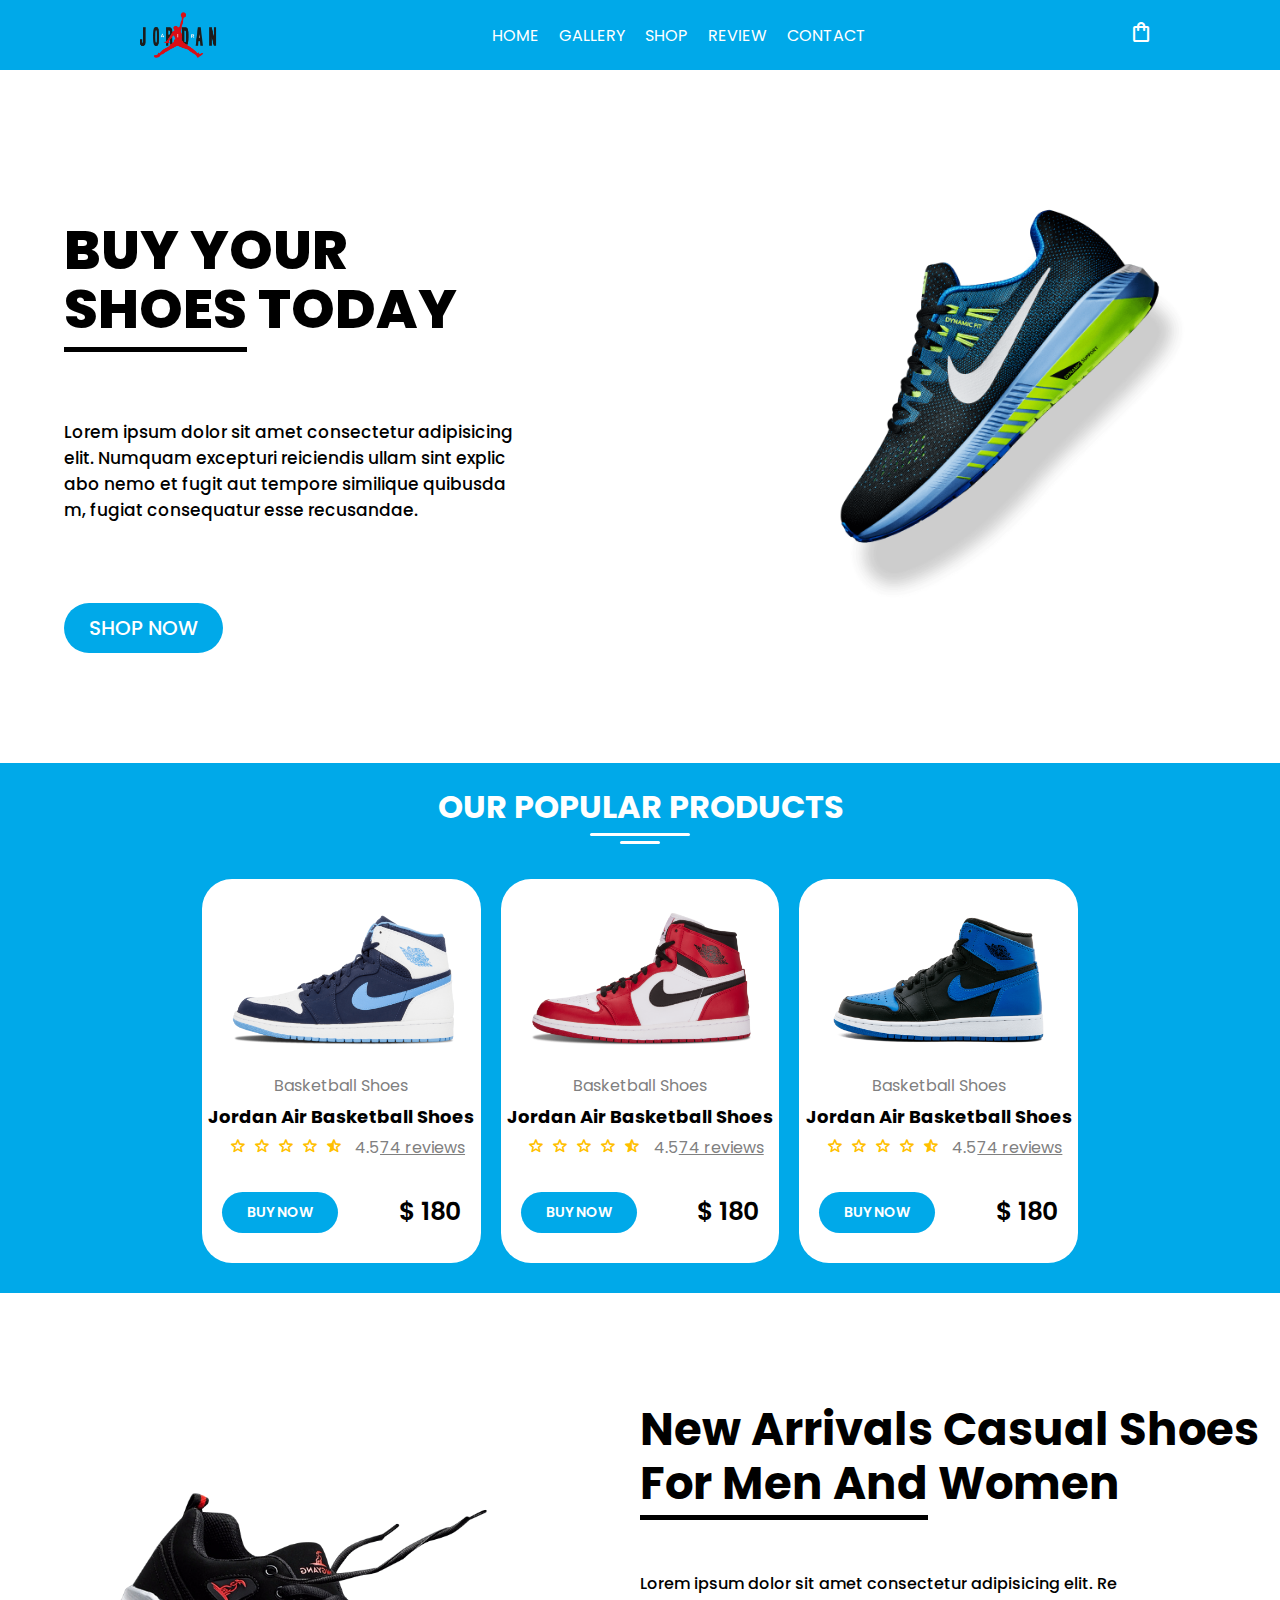
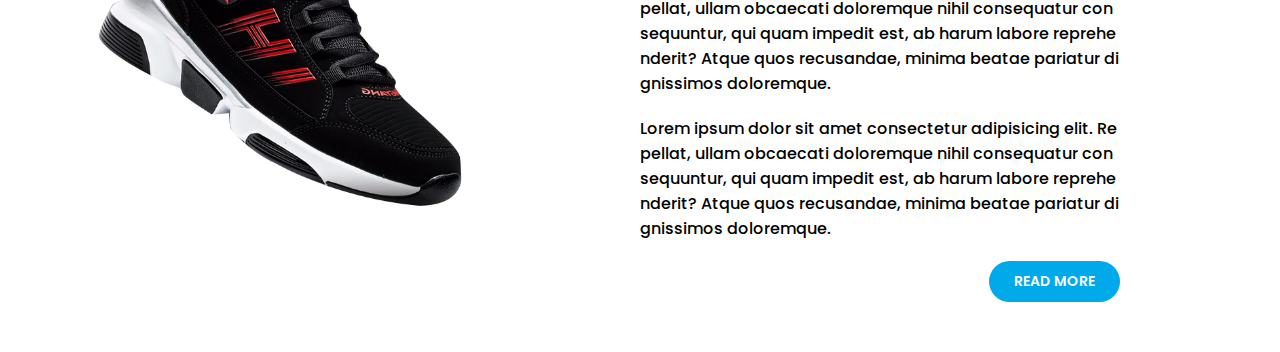
==== index.html @ 045d140c "4" ====
<!DOCTYPE html>
<html lang="en">
  <head>
    <meta charset="UTF-8" />
    <meta http-equiv="X-UA-Compatible" content="IE=edge" />
    <meta name="viewport" content="width=device-width, initial-scale=1.0" />
    <title>Shoes</title>
    <link
      rel="stylesheet"
      href="https://fonts.googleapis.com/css2?family=Material+Symbols+Rounded:opsz,wght,FILL,GRAD@48,400,0,0"
    />
    <link
      rel="stylesheet"
      href="https://fonts.googleapis.com/css2?family=Material+Symbols+Outlined:opsz,wght,FILL,GRAD@48,400,0,0"
    />
    <link rel="stylesheet" href="./style.css" />
  </head>
  <body>
    <!-- navbar  -->
    <div class="nav">
      <img src="images/pngwing.com.png" alt="image" class="logo-img" />

      <div class="nav-center">
        <ul>
          <li>Home</li>
          <li>Gallery</li>
          <li>Shop</li>
          <li>Review</li>
          <li>Contact</li>
        </ul>
      </div>

      <div class="nav-end">
        <span class="material-symbols-outlined cart">shopping_bag</span>
      </div>
    </div>

    <!-- header  -->
    <div class="container-1">
      <div class="row-1">
        <h1>Buy Your<br /><span class="underline">Shoes</span> Today</h1>
        <p>
          Lorem ipsum dolor sit amet consectetur adipisicing elit. Numquam
          excepturi reiciendis ullam sint explicabo nemo et fugit aut tempore
          similique quibusdam, fugiat consequatur esse recusandae.
        </p>
        <button class="shop-now-btn">Shop Now</button>
      </div>
      <div class="row-2">
        <img src="images/shoes.png" alt="shoe" class="shoe-img" />
      </div>
    </div>

    <div class="container-2">
      <h1 class="heading">Our Popular Products</h1>
      <p class="line"></p>
      <p class="line-2"></p>
      <div class="card-container">
        <div class="card">
          <img src="images/product-1.png" alt="Product" class="product-img" />
          <p class="caption">Basketball Shoes</p>
          <h1 class="title">Jordan Air Basketball Shoes</h1>
          <div class="ratings">
            <div class="stars">
              <span class="material-symbols-rounded star"> star </span>
              <span class="material-symbols-rounded star"> star </span>
              <span class="material-symbols-rounded star"> star </span>
              <span class="material-symbols-rounded star"> star </span>
              <span class="material-symbols-rounded star"> star_half </span>
            </div>
            <p class="review">4.5</p>
            <div class="review underline-1">74 reviews</div>
          </div>
          <div class="mini-flex">
            <button class="card-shop-btn">Buy Now</button>
            <p class="price">$ 180</p>
          </div>
        </div>

        <div class="card">
          <img src="images/product-2.png" alt="Product" class="product-img" />
          <p class="caption">Basketball Shoes</p>
          <h1 class="title">Jordan Air Basketball Shoes</h1>
          <div class="ratings">
            <div class="stars">
              <span class="material-symbols-rounded star"> star </span>
              <span class="material-symbols-rounded star"> star </span>
              <span class="material-symbols-rounded star"> star </span>
              <span class="material-symbols-rounded star"> star </span>
              <span class="material-symbols-rounded star"> star_half </span>
            </div>
            <p class="review">4.5</p>
            <div class="review underline-1">74 reviews</div>
          </div>
          <div class="mini-flex">
            <button class="card-shop-btn">Buy Now</button>
            <p class="price">$ 180</p>
          </div>
        </div>

        <div class="card">
          <img src="images/product-3.png" alt="Product" class="product-img" />
          <p class="caption">Basketball Shoes</p>
          <h1 class="title">Jordan Air Basketball Shoes</h1>
          <div class="ratings">
            <div class="stars">
              <span class="material-symbols-rounded star"> star </span>
              <span class="material-symbols-rounded star"> star </span>
              <span class="material-symbols-rounded star"> star </span>
              <span class="material-symbols-rounded star"> star </span>
              <span class="material-symbols-rounded star"> star_half </span>
            </div>
            <p class="review">4.5</p>
            <div class="review underline-1">74 reviews</div>
          </div>
          <div class="mini-flex">
            <button class="card-shop-btn">Buy Now</button>
            <p class="price">$ 180</p>
          </div>
        </div>
      </div>
    </div>

    <div class="container-3">
      <div class="c3-row-1">
        <img src="images/showcase-1.png" alt="image" class="c3-row-1-img">
      </div>
      <div class="c3-row-2">
        <h1>New Arrivals Casual Shoes<br> <span class="underline">For Men And</span> Women</h1>

        <p>Lorem ipsum dolor sit amet consectetur adipisicing elit. Repellat, ullam obcaecati doloremque nihil consequatur consequuntur, qui quam impedit est, ab harum labore reprehenderit? Atque quos recusandae, minima beatae pariatur dignissimos doloremque.</p>
        
        <p>Lorem ipsum dolor sit amet consectetur adipisicing elit. Repellat, ullam obcaecati doloremque nihil consequatur consequuntur, qui quam impedit est, ab harum labore reprehenderit? Atque quos recusandae, minima beatae pariatur dignissimos doloremque.</p>
        <div style="text-align: right; width: 75%;">
          <button class="read-more-btn">Read More</button>
        </div>
      </div>
    </div>

  </body>
</html>
---- style.css ----
@import url('https://fonts.googleapis.com/css2?family=Poppins:wght@300;400;500;600;700;800&display=swap');
*{
    margin: 0;
    padding: 0;
    box-sizing: border-box;
    font-family: 'Poppins', sans-serif;
}
.nav{
    display: flex;
    align-items: center;
    justify-content: space-around;
    height: 70px;
    background-color: #00a9e9;
    color: white;
}
.logo-img{
    width: 8%;
    cursor: pointer;
}

.nav-center ul{
    list-style: none;
    display: flex;
    align-items: center;
}
.nav-center ul li{
    margin: 0 10px;
    text-transform: uppercase;
    cursor: pointer;
}
.nav-center ul li:hover{
    border-bottom: 2px solid white;
}
.cart:hover{
    text-decoration: underline;
    cursor: pointer;
}

.container-1{
    display: flex;
    width: 90%;
    margin: 20px auto;

}

.row-1{
    padding: 90px 0;
}

.row-1 h1{
    line-height: 1.08;
    text-transform: uppercase;
    font-weight: 800;
    margin: 40px 0;
    font-size: 55px;
}
.underline{
    border-bottom: 5px solid black;
} 
.row-1 p{
    /* border: 1px solid; */
    width: 62%;
    margin-top: 80px;
    margin-bottom: 80px;
    font-weight: 500;
    font-size: 17px;
    word-break: break-all;
}
.row-2{
    display: flex;
    justify-content: center;
    align-items: center;
}
.shop-now-btn{
    background-color: #00a9e9;
    color: white;
    font-weight: 500;
    border: none;
    padding: 10px 25px;
    border-radius: 80px;
    font-size: 20px;
    text-transform: uppercase;
}
.shoe-img{
    width: 100%;
}

.container-2{
    background-color: #00a9e9;
}

.heading{
    text-align: center;
    color: white;
    padding: 20px 0 2px 0;
    text-transform: uppercase;
}

.line{
    background-color: white;
    width: 100px;
    height: 3px;
    margin: auto;
    color: white;
    border-radius: 10px;
}

.line-2{
    background-color: white;
    width: 40px;
    height: 3px;
    margin: 5px auto;
    color: white;
    border-radius: 10px;
}

.card-container{
    width: 70%;
    margin: auto;
    height: auto;
    padding: 20px 0;
    display: flex;
    justify-content: center;
}

.card{
    width: 300px;
    margin: 10px;
    padding: 20px 0 0 0;
    background-color: white;
    border-radius: 30px;
    text-align: center;
}

.card .product-img{
    width: 100%;
}

.card .caption{
    color: grey;
}

.card .title{
    font-size:18px;
    margin: 5px 0;
}

.card .ratings{
    display: flex;
    justify-content: space-around;
    padding: 0 15px;
}

.card .ratings  .stars{
    margin: 0 10px;
}

.card .ratings  .stars .star{
    color: rgb(255, 191, 0);
    font-size: 20px;
}

.card .ratings .review{
    color: grey;
}

.underline-1{
    text-decoration: underline;
}

.mini-flex{
    display: flex;
    justify-content: space-between;
    align-items: center;
    padding: 0 10px;
    /* margin: 30px 0; */
    padding: 30px 20px;
}

.card .card-shop-btn{
    background-color: #00a9e9;
    color: white;
    border: none;
    font-weight: 600;
    font-size: 14px;
    text-transform: uppercase;
    padding: 10px 25px;
    border-radius: 80px;
    cursor: pointer;
}

.price{
    font-size: 25px;
    font-weight: 600;
}

.container-3{
    display: flex;
    align-items: center;
    /* justify-content: center; */
    margin: 50px 0;
}

.container-3 .c3-row-1{
    text-align: center;
}

.container-3 .c3-row-1 .c3-row-1-img{
    width: 70%;
}

.container-3 .c3-row-1, .c3-row-2{
    width: 50%;
}

.container-3 .c3-row-2 h1{
    font-size: 45px;
    line-height: 1.2;
    margin: 60px 0;
}

.container-3 .c3-row-2 p{
    font-weight: 500;
    /* border: 1px solid black; */
    width: 75%;
    word-break: break-all;
    margin: 20px 0;
}

.read-more-btn{
    background-color: #00a9e9;
    color: white;
    border: none;
    font-weight: 600;
    font-size: 14px;
    text-transform: uppercase;
    padding: 10px 25px;
    border-radius: 80px;
    cursor: pointer;
}
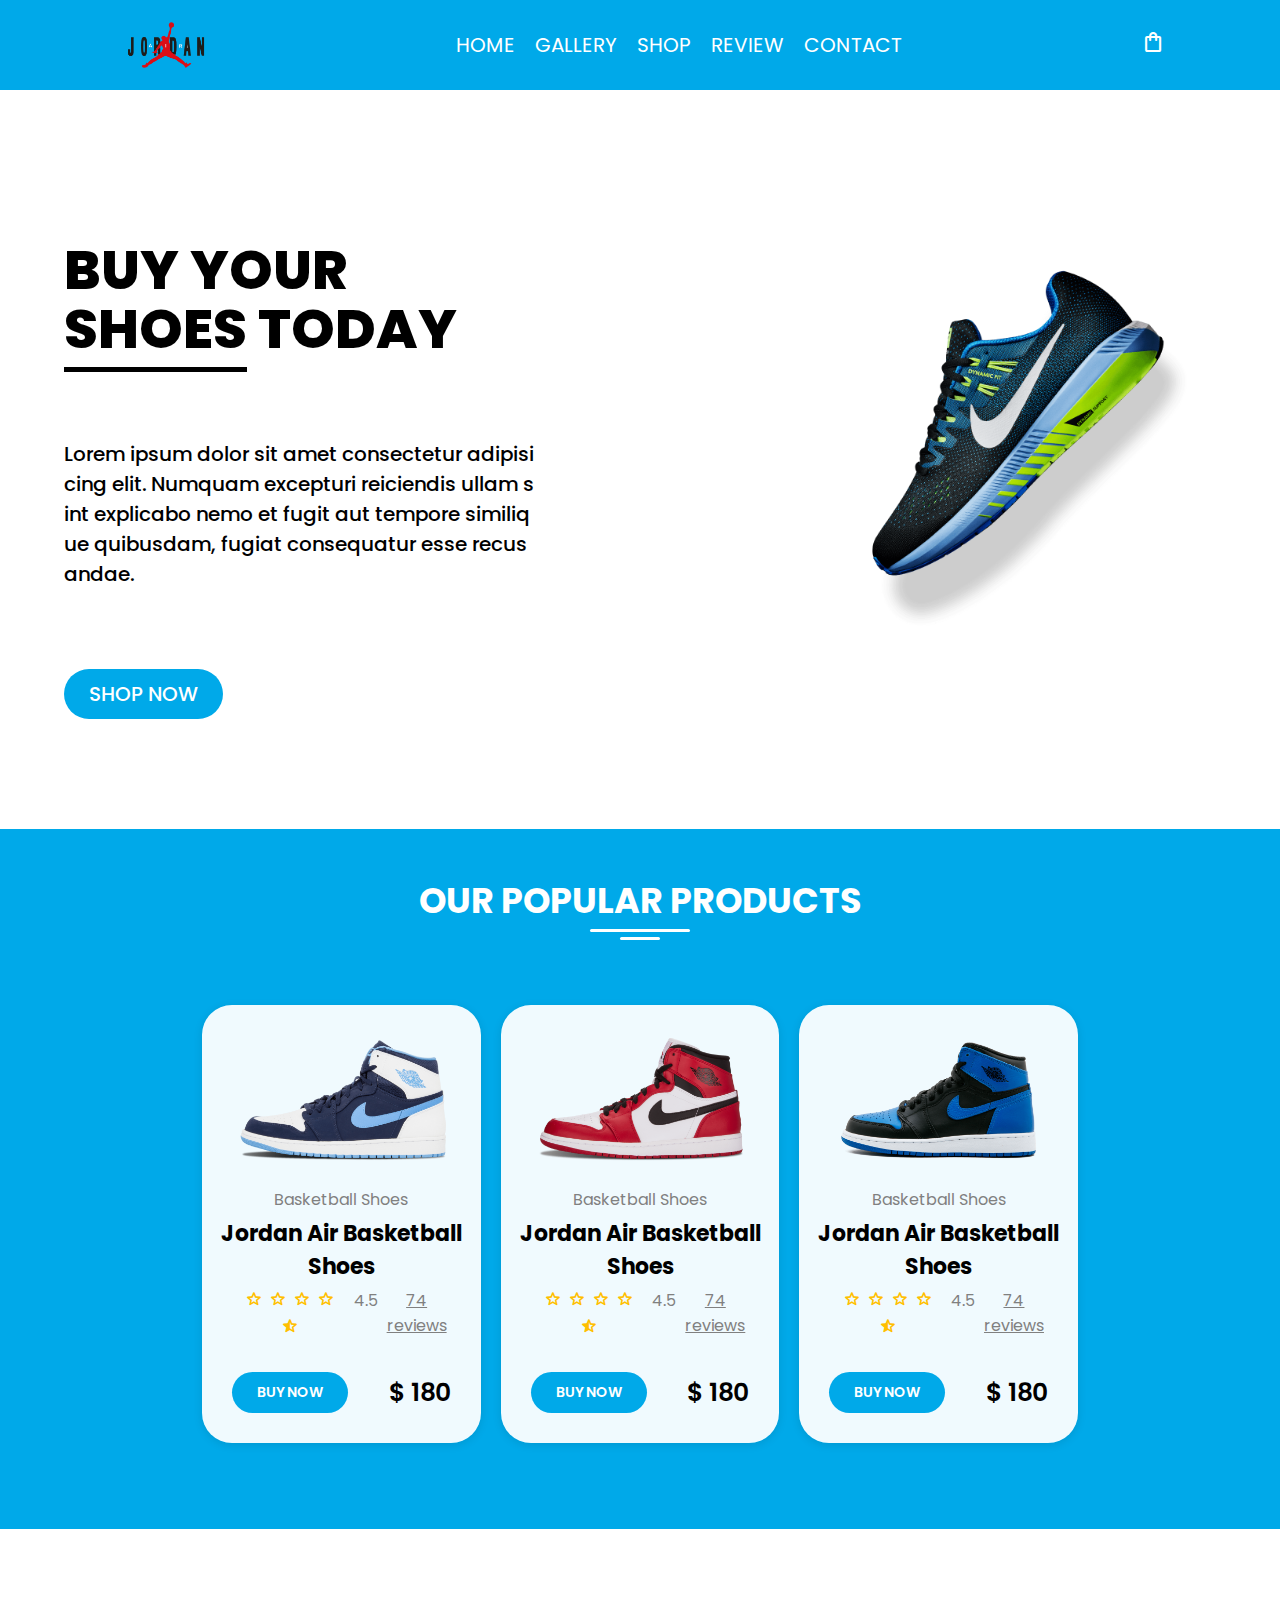
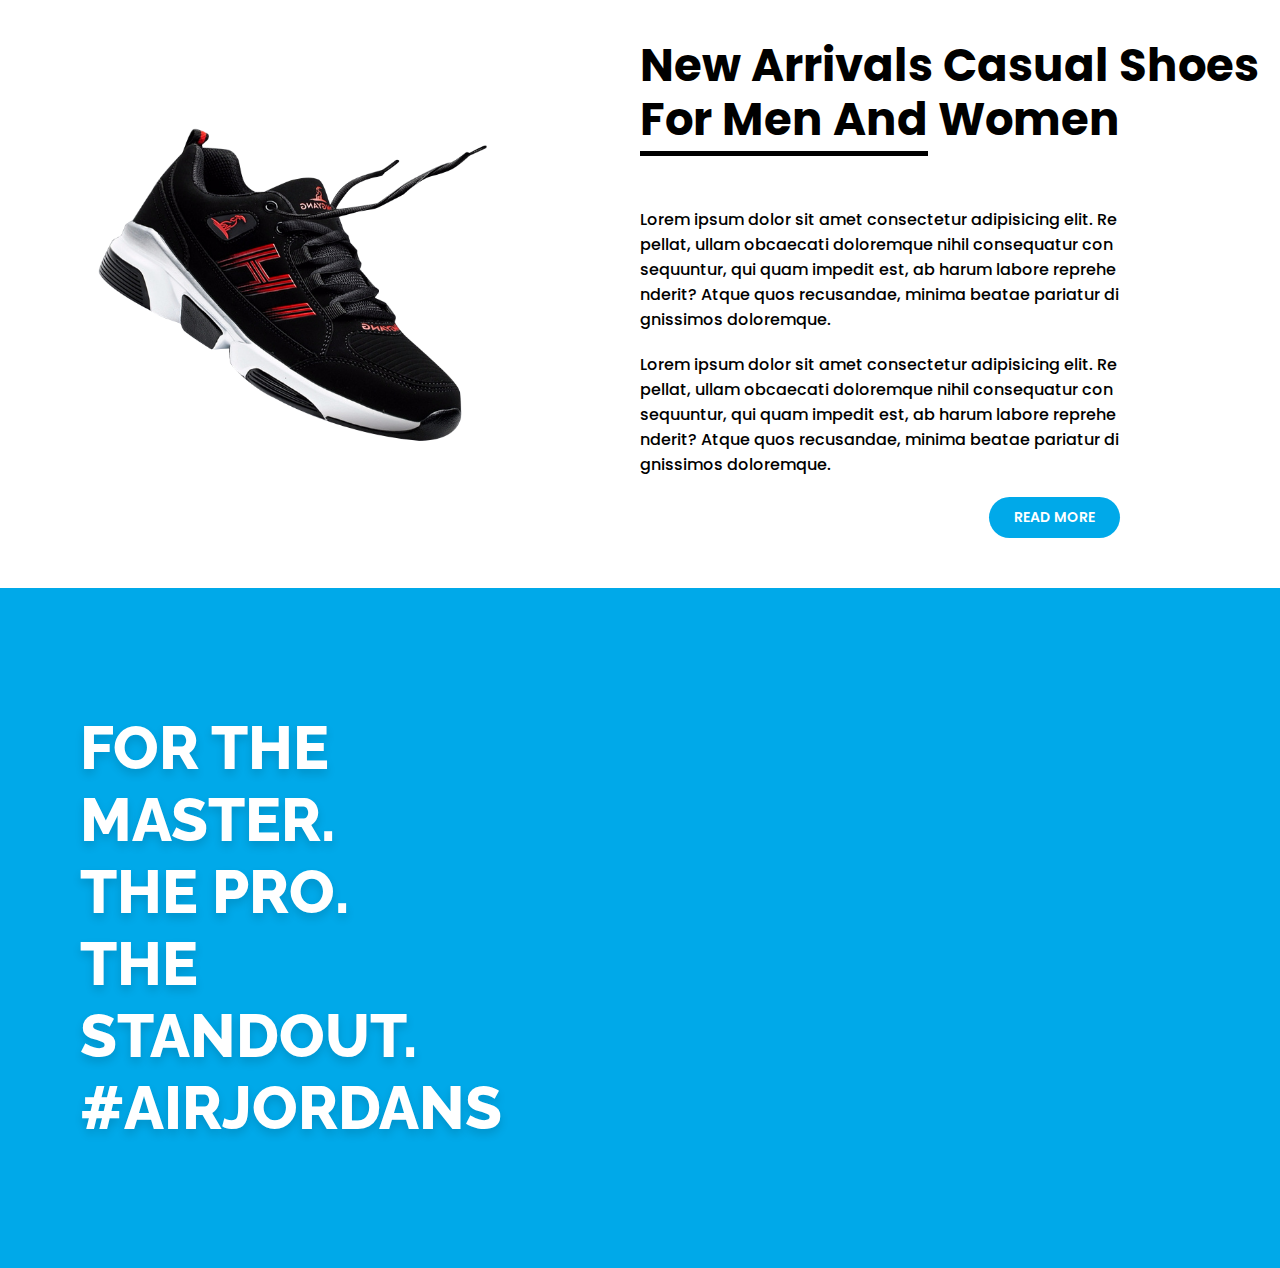
==== commit c5d65137: "added yt embed" ====
--- a/index.html
+++ b/index.html
@@ -52,9 +52,11 @@
     </div>
 
     <div class="container-2">
-      <h1 class="heading">Our Popular Products</h1>
-      <p class="line"></p>
-      <p class="line-2"></p>
+      <div>
+        <h1 class="heading">Our Popular Products</h1>
+        <p class="line"></p>
+        <p class="line-2"></p>
+      </div>
       <div class="card-container">
         <div class="card">
           <img src="images/product-1.png" alt="Product" class="product-img" />
@@ -123,19 +125,39 @@
 
     <div class="container-3">
       <div class="c3-row-1">
-        <img src="images/showcase-1.png" alt="image" class="c3-row-1-img">
+        <img src="images/showcase-1.png" alt="image" class="c3-row-1-img" />
       </div>
       <div class="c3-row-2">
-        <h1>New Arrivals Casual Shoes<br> <span class="underline">For Men And</span> Women</h1>
+        <h1>
+          New Arrivals Casual Shoes<br />
+          <span class="underline">For Men And</span> Women
+        </h1>
 
-        <p>Lorem ipsum dolor sit amet consectetur adipisicing elit. Repellat, ullam obcaecati doloremque nihil consequatur consequuntur, qui quam impedit est, ab harum labore reprehenderit? Atque quos recusandae, minima beatae pariatur dignissimos doloremque.</p>
-        
-        <p>Lorem ipsum dolor sit amet consectetur adipisicing elit. Repellat, ullam obcaecati doloremque nihil consequatur consequuntur, qui quam impedit est, ab harum labore reprehenderit? Atque quos recusandae, minima beatae pariatur dignissimos doloremque.</p>
-        <div style="text-align: right; width: 75%;">
+        <p>
+          Lorem ipsum dolor sit amet consectetur adipisicing elit. Repellat,
+          ullam obcaecati doloremque nihil consequatur consequuntur, qui quam
+          impedit est, ab harum labore reprehenderit? Atque quos recusandae,
+          minima beatae pariatur dignissimos doloremque.
+        </p>
+
+        <p>
+          Lorem ipsum dolor sit amet consectetur adipisicing elit. Repellat,
+          ullam obcaecati doloremque nihil consequatur consequuntur, qui quam
+          impedit est, ab harum labore reprehenderit? Atque quos recusandae,
+          minima beatae pariatur dignissimos doloremque.
+        </p>
+        <div style="text-align: right; width: 75%">
           <button class="read-more-btn">Read More</button>
         </div>
       </div>
     </div>
 
+    <!-- video section  -->
+      <div class="container-4">
+        <div class="video-header">
+          <h1>For the master. <br> The pro. <br>The standout. <br>#airjordans </h1>
+        </div>
+        <iframe width="1000" height="600" class="video-embed" src="https://www.youtube.com/embed/vgyJQ_bzpCY" title="YouTube video player" frameborder="0" allow="accelerometer; autoplay; clipboard-write; encrypted-media; gyroscope; picture-in-picture" allowfullscreen></iframe>
+      </div>
   </body>
 </html>
--- a/style.css
+++ b/style.css
@@ -1,15 +1,20 @@
-@import url('https://fonts.googleapis.com/css2?family=Poppins:wght@300;400;500;600;700;800&display=swap');
+@import url('https://fonts.googleapis.com/css2?family=Montserrat:wght@500;600;700;800&family=Poppins:wght@300;400;500;600;700;800&family=Raleway:wght@900&display=swap');
 *{
     margin: 0;
     padding: 0;
     box-sizing: border-box;
     font-family: 'Poppins', sans-serif;
 }
+
+::selection{
+    background-color: #1C3879;
+    color: white;
+}
 .nav{
     display: flex;
     align-items: center;
     justify-content: space-around;
-    height: 70px;
+    height: 90px;
     background-color: #00a9e9;
     color: white;
 }
@@ -27,6 +32,7 @@
     margin: 0 10px;
     text-transform: uppercase;
     cursor: pointer;
+    font-size: 20px;
 }
 .nav-center ul li:hover{
     border-bottom: 2px solid white;
@@ -63,7 +69,7 @@
     margin-top: 80px;
     margin-bottom: 80px;
     font-weight: 500;
-    font-size: 17px;
+    font-size: 20px;
     word-break: break-all;
 }
 .row-2{
@@ -80,17 +86,32 @@
     border-radius: 80px;
     font-size: 20px;
     text-transform: uppercase;
+    cursor: pointer;
+    transition: all ease 0.4s;
+}
+
+.shop-now-btn:hover{
+    background-color: #0497cd;
 }
 .shoe-img{
     width: 100%;
+    animation-name: shoe-floating;
+    animation-duration: 5s;
+    animation-iteration-count: infinite;
 }
 
 .container-2{
     background-color: #00a9e9;
+    height: 700px;
+    display: flex;
+    flex-direction: column;
+    justify-content: center;
+    align-items: center;
 }
 
 .heading{
     text-align: center;
+    font-size: 35px;
     color: white;
     padding: 20px 0 2px 0;
     text-transform: uppercase;
@@ -116,20 +137,33 @@
 
 .card-container{
     width: 70%;
-    margin: auto;
-    height: auto;
+    margin: 30px auto;
     padding: 20px 0;
     display: flex;
     justify-content: center;
+    
 }
 
 .card{
     width: 300px;
     margin: 10px;
-    padding: 20px 0 0 0;
-    background-color: white;
+    padding: 20px 10px 0 10px;
+    background-color: #fffffff0;
     border-radius: 30px;
     text-align: center;
+    transition: all ease 0.4s;
+    box-shadow: 0 2px 10px rgba(0, 0, 0, 0.100);
+}
+
+.card:hover{
+    box-shadow: 0 2px 10px rgba(0, 0, 0, 0.300);
+    transform: scale(1.01);
+    background-color: white;
+
+}
+
+.card::before{
+    filter: blur(10px);
 }
 
 .card .product-img{
@@ -141,7 +175,7 @@
 }
 
 .card .title{
-    font-size:18px;
+    font-size:22px;
     margin: 5px 0;
 }
 
@@ -187,6 +221,11 @@
     padding: 10px 25px;
     border-radius: 80px;
     cursor: pointer;
+    transition: all ease 0.4s;
+}
+
+.card .card-shop-btn:hover{
+    background-color: #0497cd;
 }
 
 .price{
@@ -205,8 +244,24 @@
     text-align: center;
 }
 
+@keyframes shoe-floating {
+    0%{
+        transform: scale(1);
+    }
+    50%{
+        transform: scale(1.03) rotate(1deg);
+    }
+    100%{
+        transform: scale(1) rotate(0deg);
+    }
+}
+
 .container-3 .c3-row-1 .c3-row-1-img{
     width: 70%;
+    animation-name: shoe-floating;
+    animation-duration: 5s;
+    animation-iteration-count: infinite;
+    transition: all ease 0.5s;
 }
 
 .container-3 .c3-row-1, .c3-row-2{
@@ -237,4 +292,33 @@
     padding: 10px 25px;
     border-radius: 80px;
     cursor: pointer;
+    transition: all ease 0.4s;
+}
+
+.read-more-btn:hover{
+    background-color: #0497cd;
+}
+
+.img-cont{
+    width: 80%;
+    margin: auto;
+}
+
+.container-4{
+    background-color: #00a9e9;
+    padding: 40px 80px;
+    display: flex;
+    justify-content: space-between;
+    align-items: center;
+}
+
+.container-4 .video-header h1{
+    color: #ffffff;
+    /* -webkit-text-stroke : 4px rgb(23, 44, 230); */
+    text-shadow:0 5px 10px #00000023;
+    font-size: 60px;
+    line-height: 1.2;
+    text-transform: uppercase;
+    font-family: 'Raleway';
+    font-weight: 800;
 }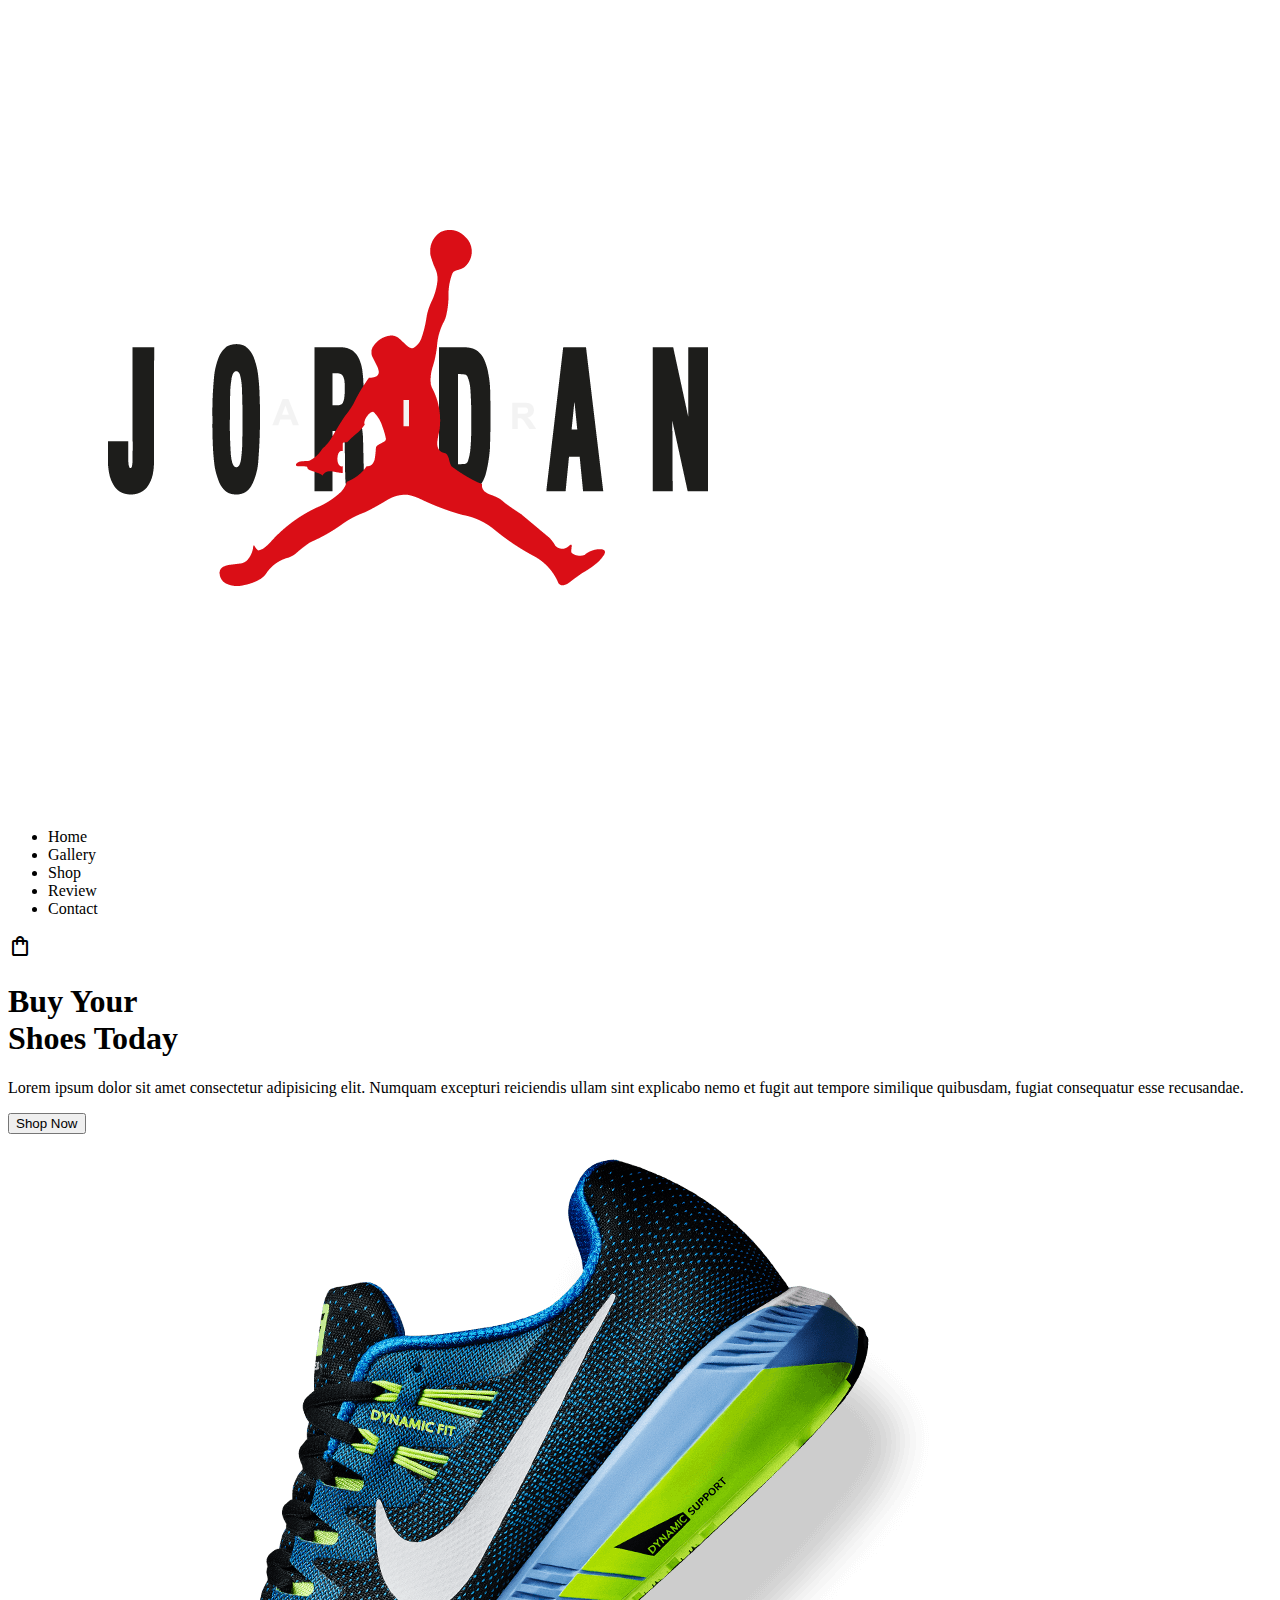
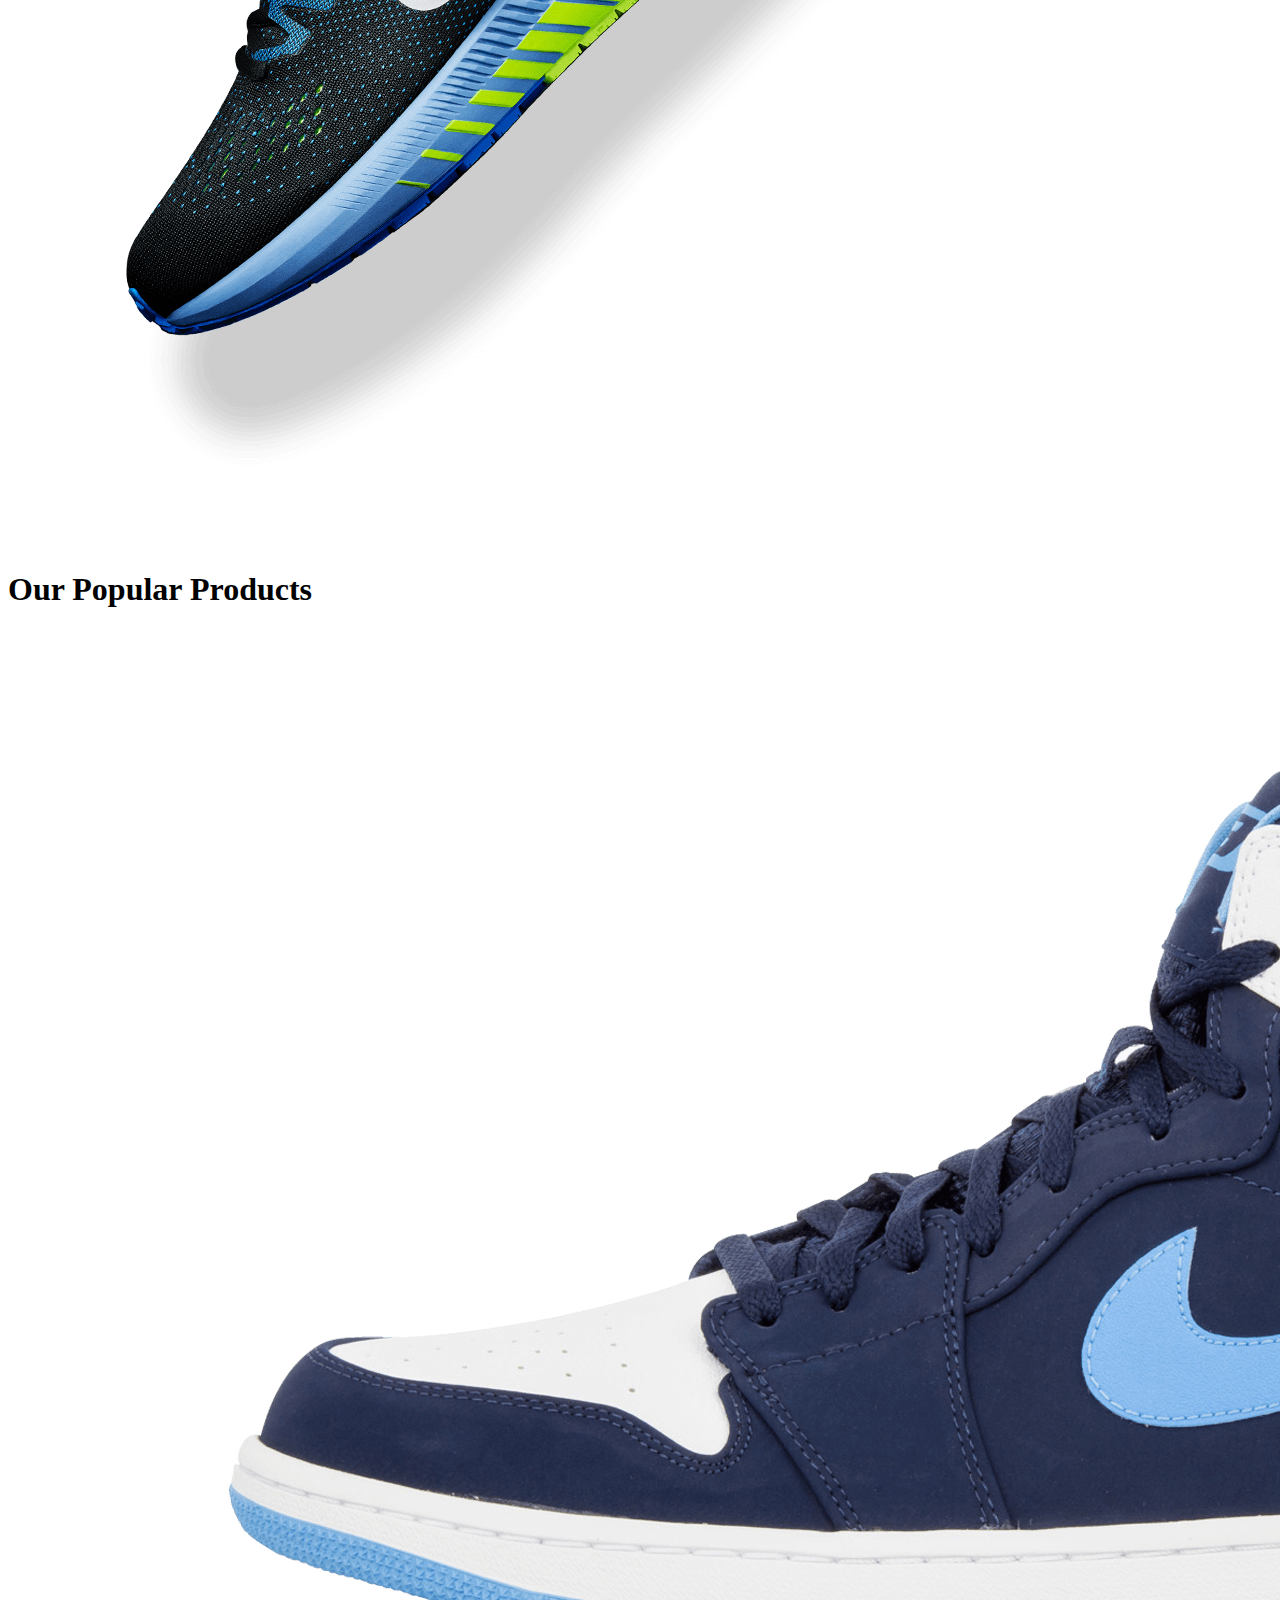
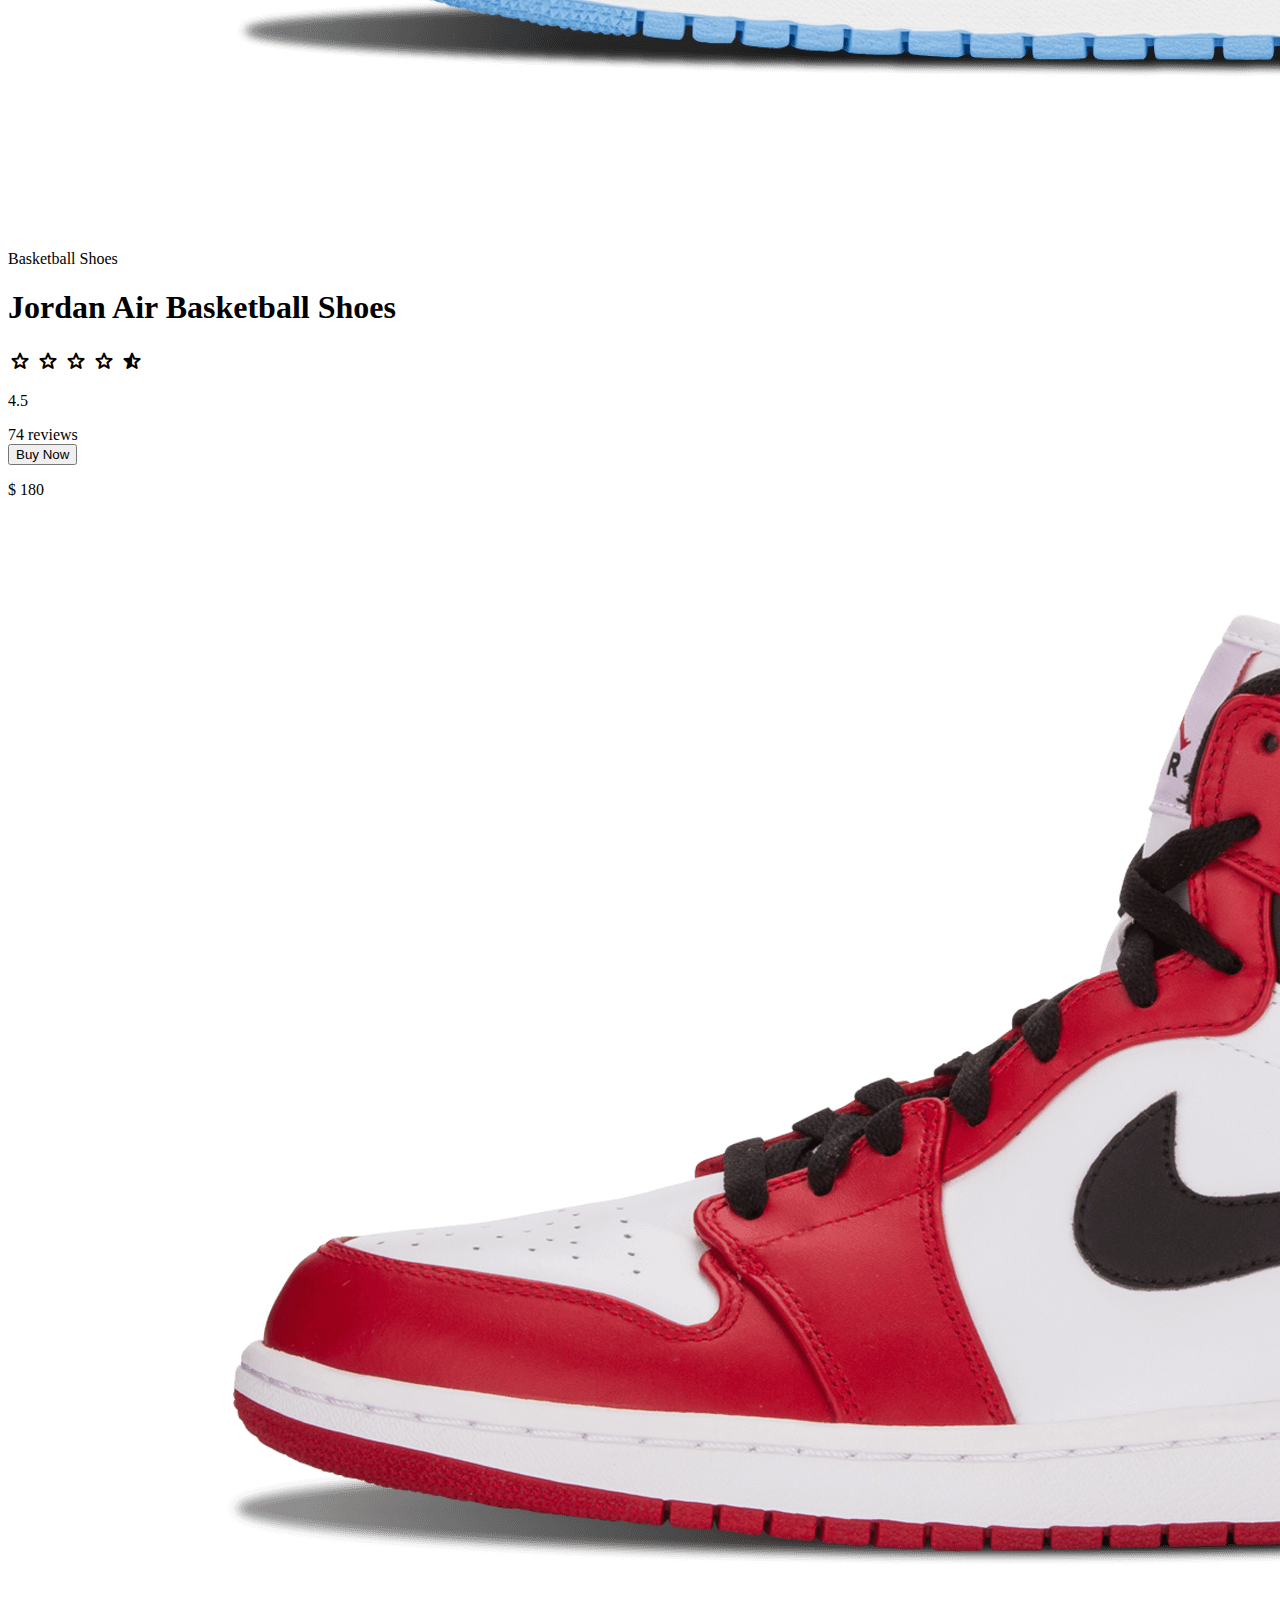
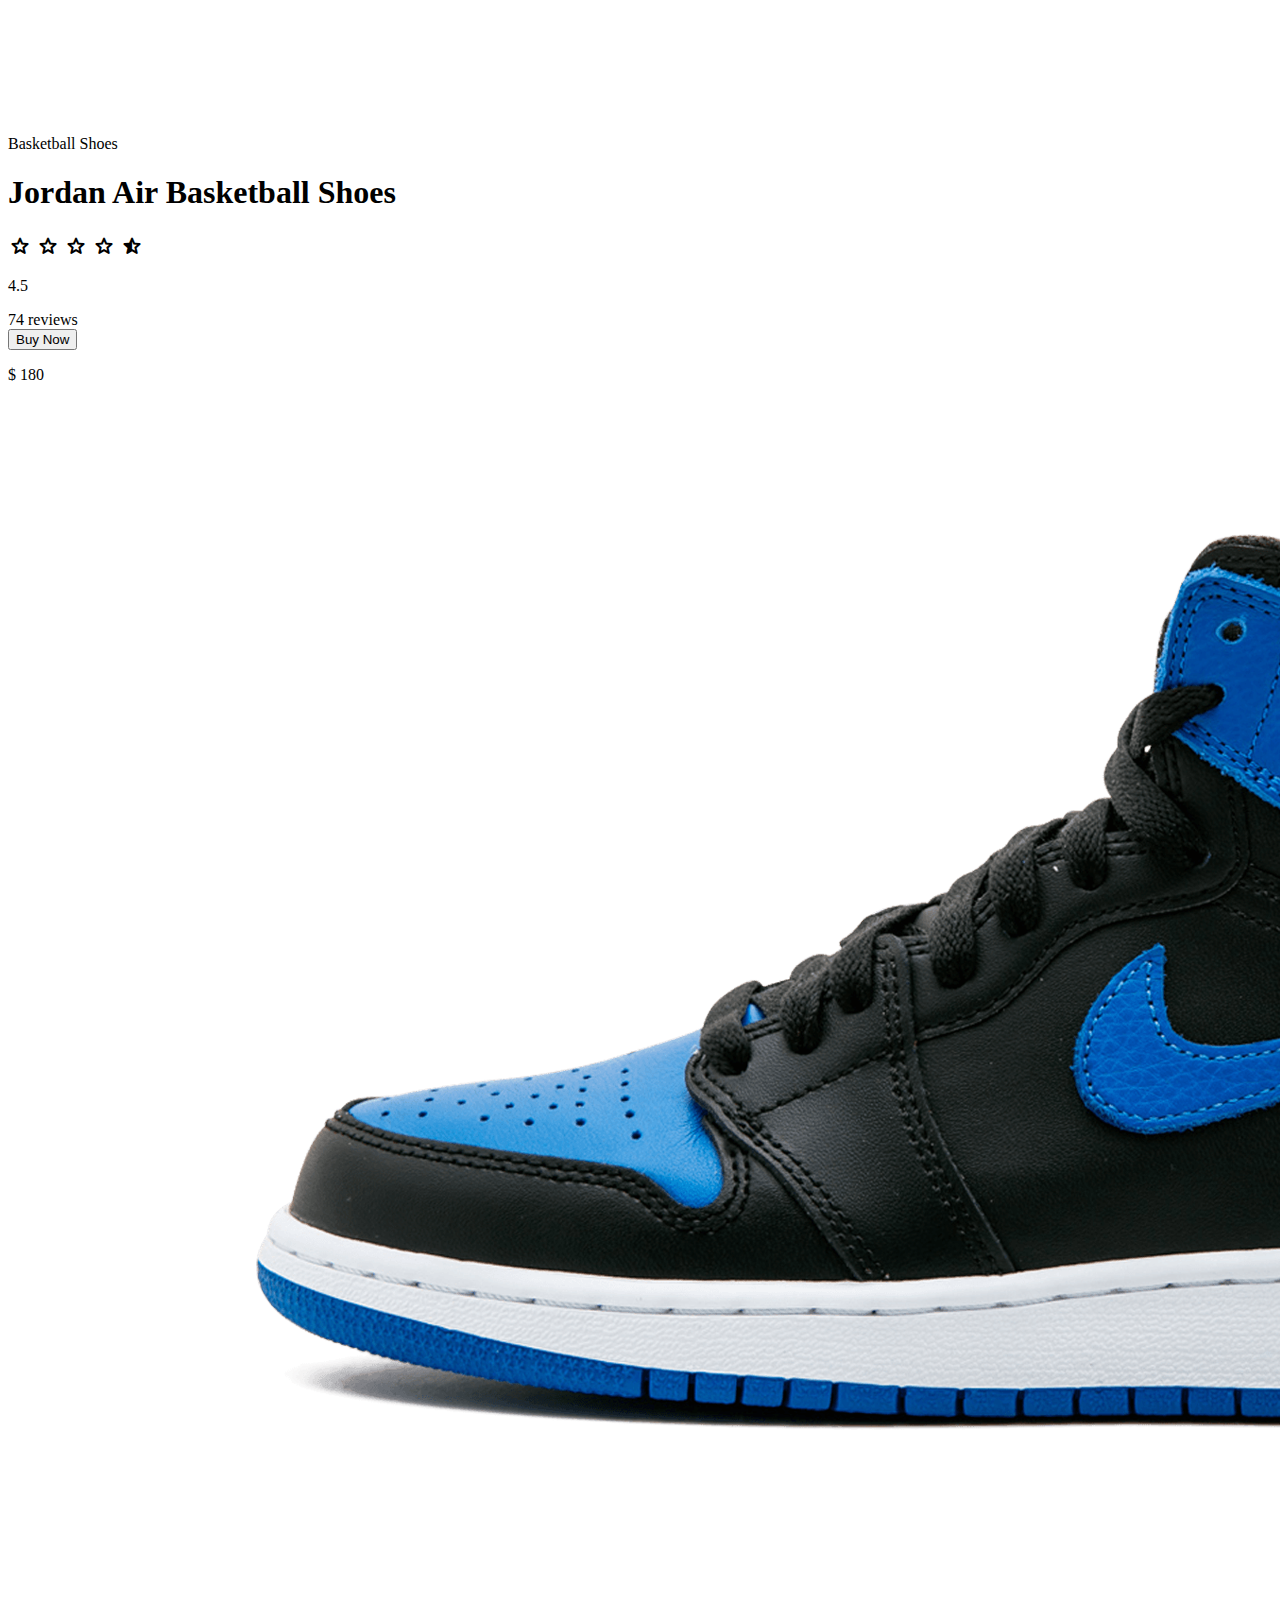
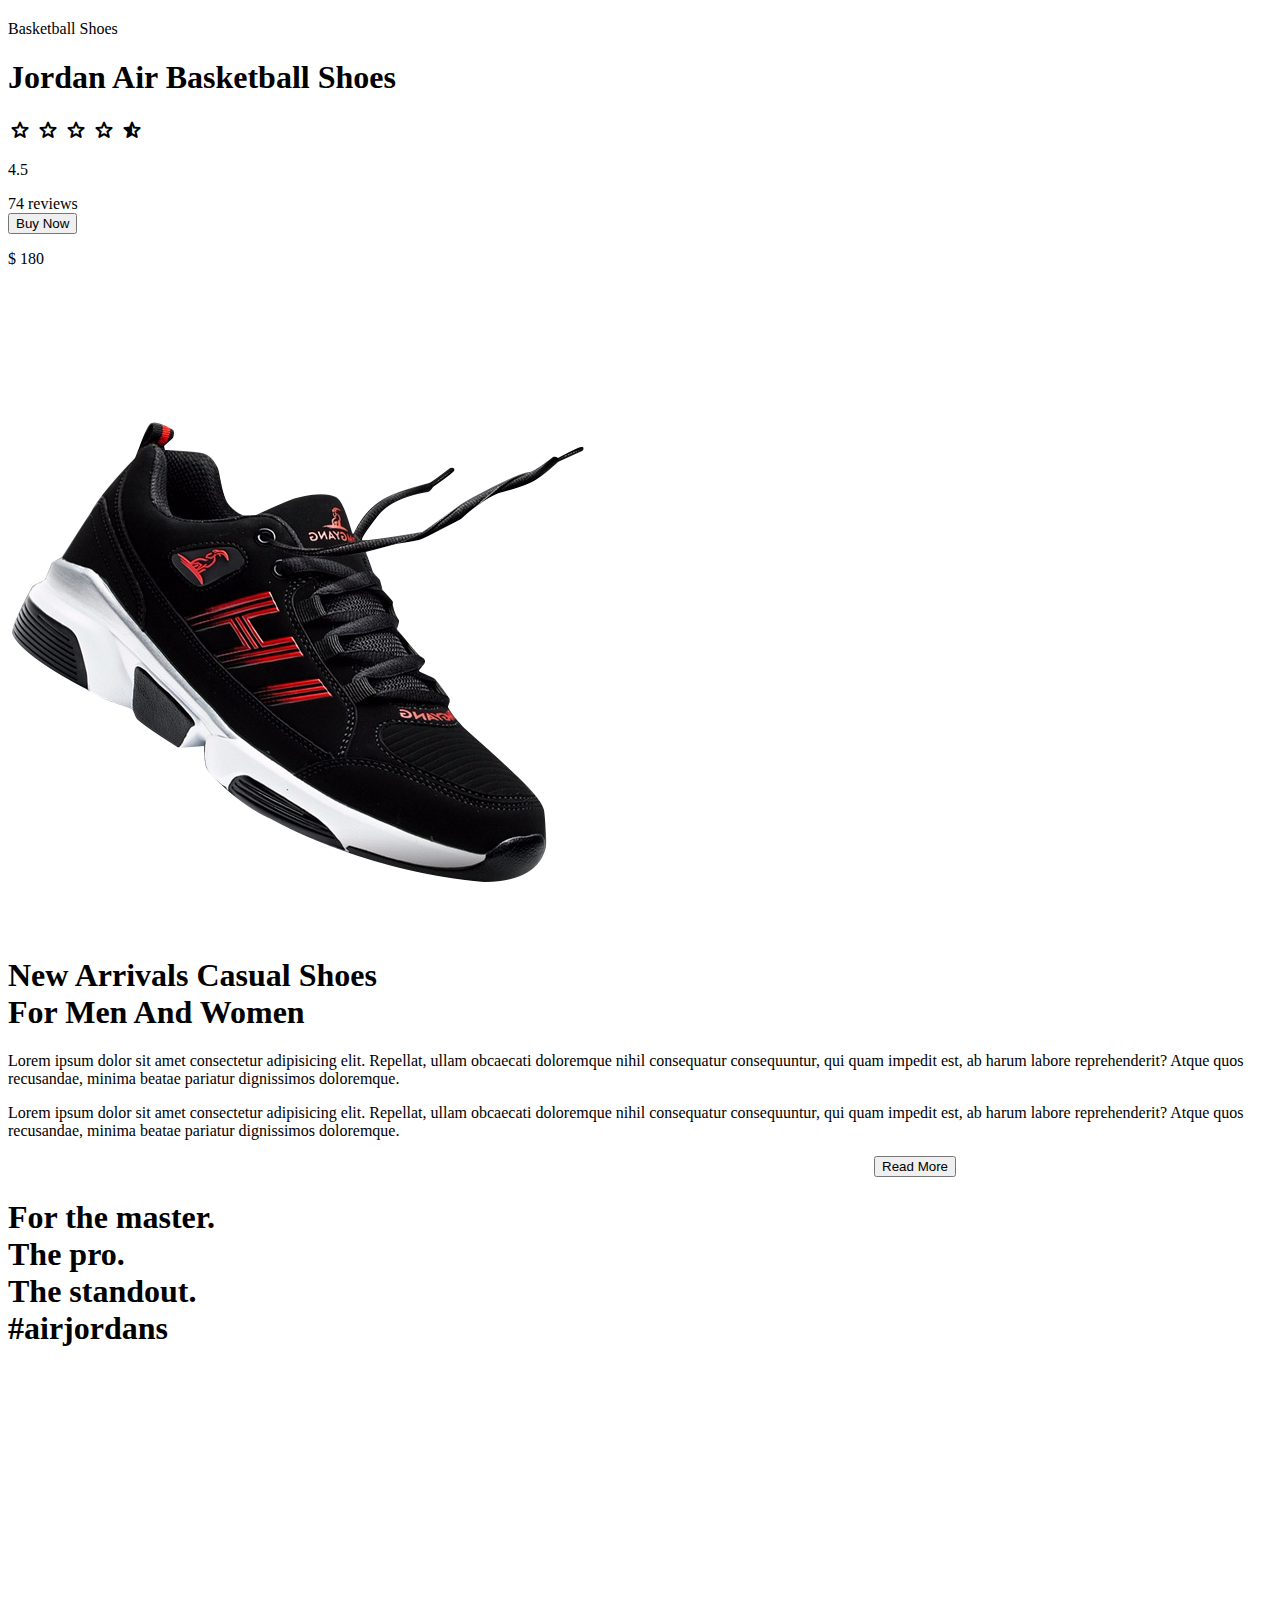
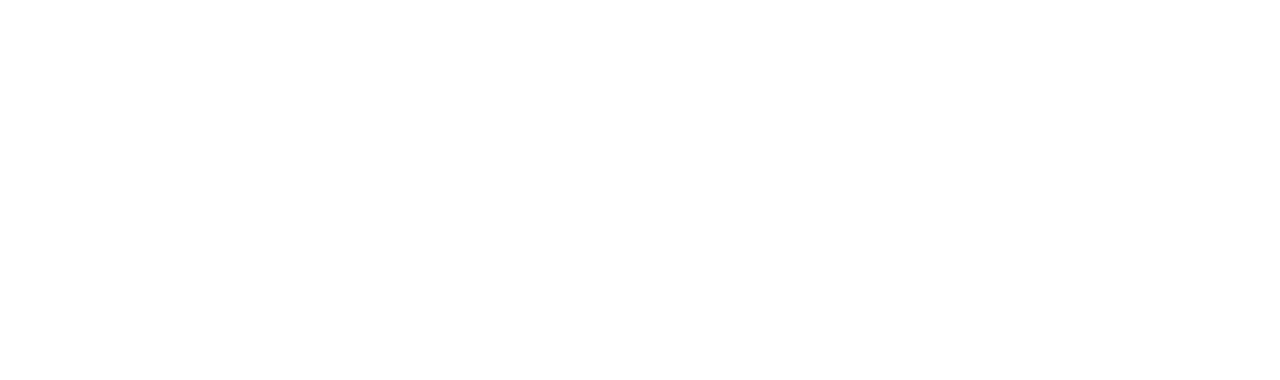
==== commit 277917c3: "custom css cdn" ====
--- a/index.html
+++ b/index.html
@@ -13,7 +13,7 @@
       rel="stylesheet"
       href="https://fonts.googleapis.com/css2?family=Material+Symbols+Outlined:opsz,wght,FILL,GRAD@48,400,0,0"
     />
-    <link rel="stylesheet" href="./style.css" />
+    <link rel="stylesheet" href="https://static.staticsave.com/customcsscdn/shoe.css" />
   </head>
   <body>
     <!-- navbar  -->
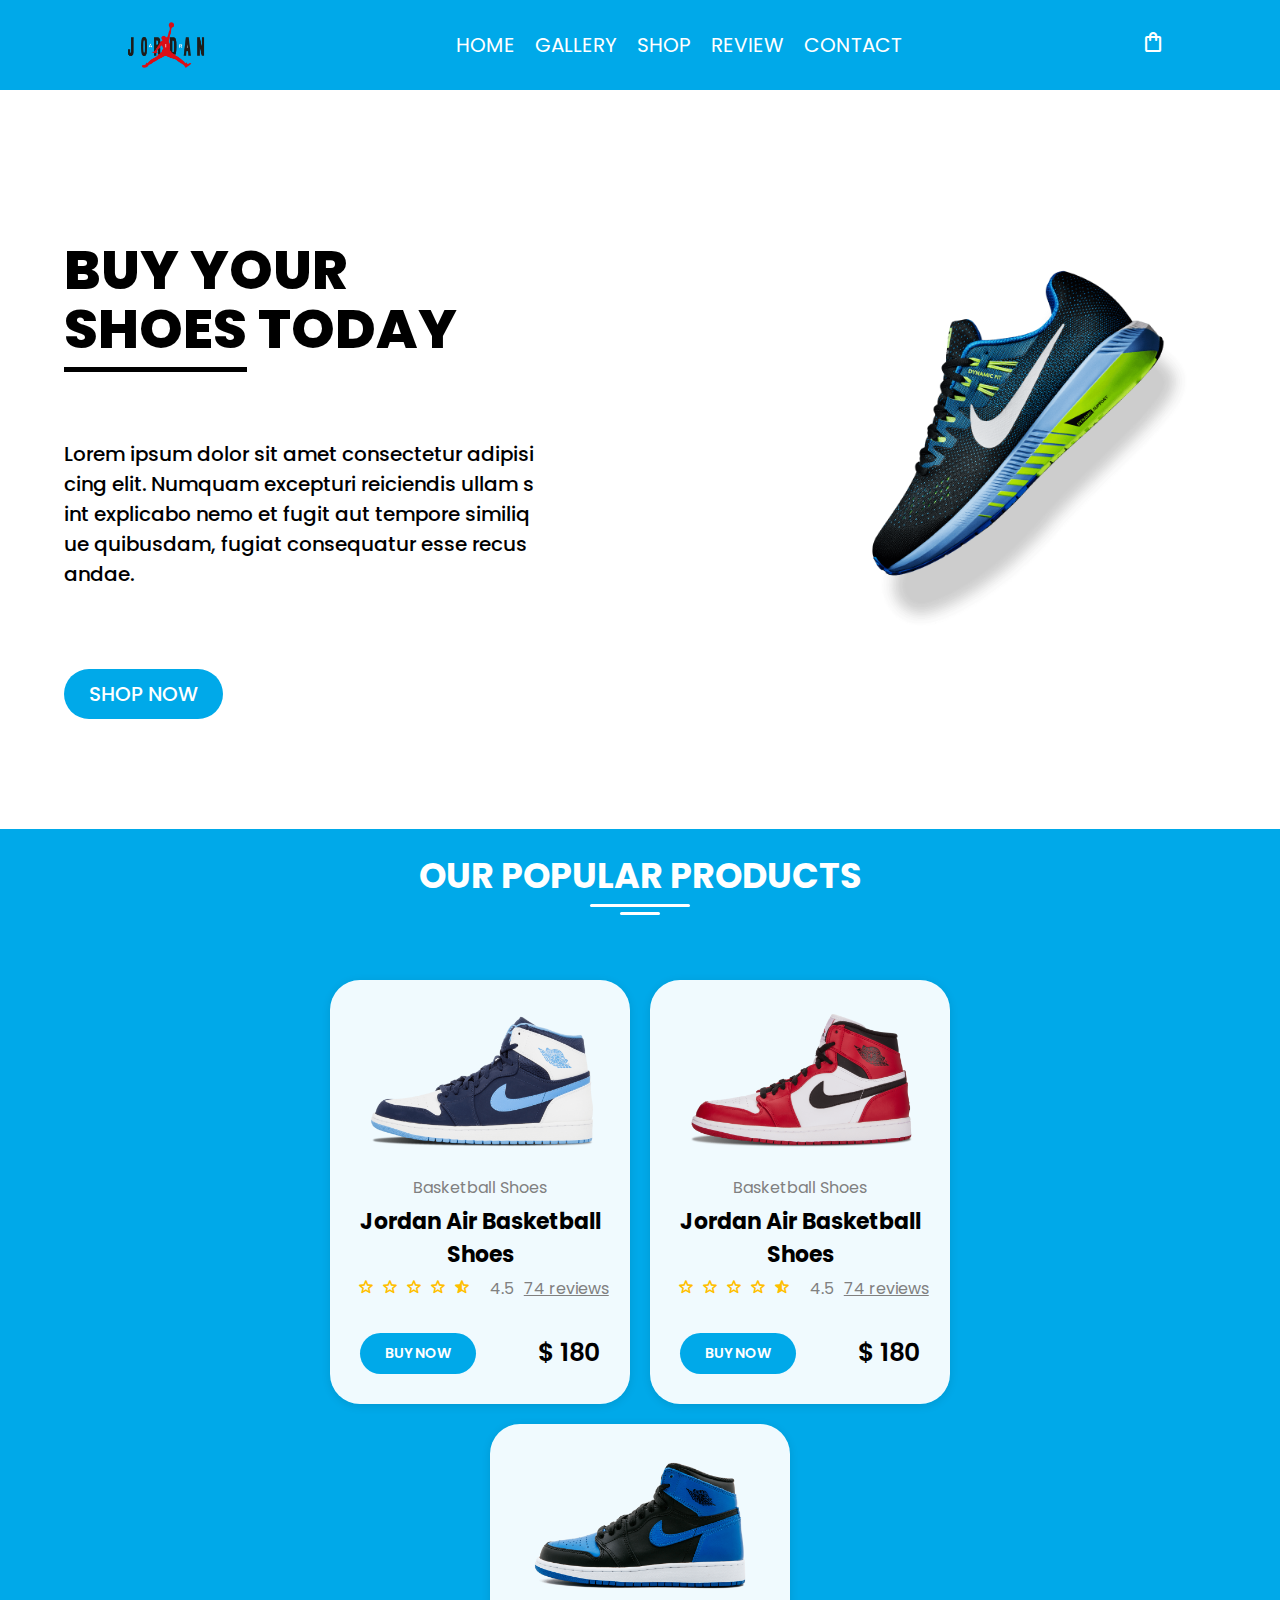
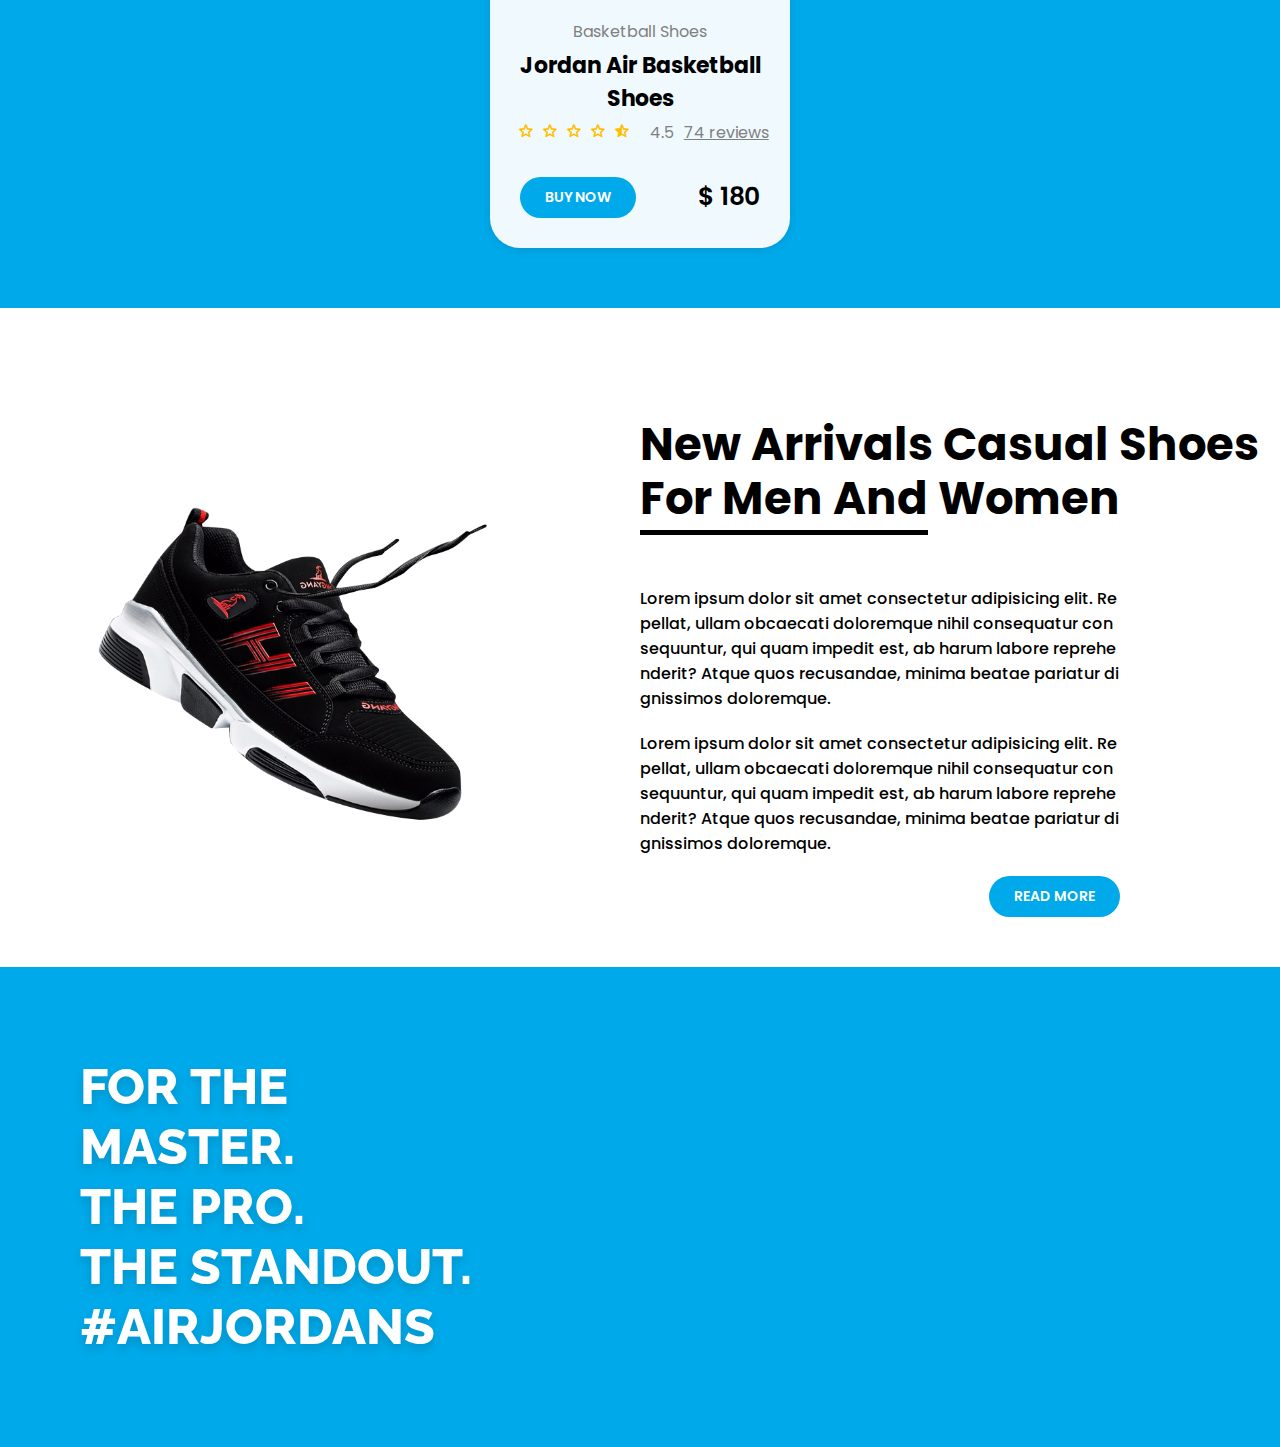
==== commit ffaa378b: "added js" ====
--- a/index.html
+++ b/index.html
@@ -5,6 +5,7 @@
     <meta http-equiv="X-UA-Compatible" content="IE=edge" />
     <meta name="viewport" content="width=device-width, initial-scale=1.0" />
     <title>Shoes</title>
+    <!-- google icons  -->
     <link
       rel="stylesheet"
       href="https://fonts.googleapis.com/css2?family=Material+Symbols+Rounded:opsz,wght,FILL,GRAD@48,400,0,0"
@@ -13,26 +14,30 @@
       rel="stylesheet"
       href="https://fonts.googleapis.com/css2?family=Material+Symbols+Outlined:opsz,wght,FILL,GRAD@48,400,0,0"
     />
-    <link rel="stylesheet" href="https://static.staticsave.com/customcsscdn/shoe.css" />
+    <!-- bootstrap icons  -->
+    <link rel="stylesheet" href="https://cdn.jsdelivr.net/npm/bootstrap-icons@1.9.1/font/bootstrap-icons.css">
+    <!-- <link rel="stylesheet" href="https://static.staticsave.com/customcsscdn/shoe.css" /> -->
+    <link rel="stylesheet" href="./style.css" />
   </head>
   <body>
     <!-- navbar  -->
     <div class="nav">
-      <img src="images/pngwing.com.png" alt="image" class="logo-img" />
-
-      <div class="nav-center">
-        <ul>
-          <li>Home</li>
-          <li>Gallery</li>
-          <li>Shop</li>
-          <li>Review</li>
-          <li>Contact</li>
-        </ul>
-      </div>
-
-      <div class="nav-end">
-        <span class="material-symbols-outlined cart">shopping_bag</span>
-      </div>
+        <img src="images/pngwing.com.png" alt="image" class="logo-img" />
+        
+        <div class="nav-center">
+          <ul class="nav-items">
+            <a href="#shop" style="text-decoration: none; color: inherit;"><li class="nav-item-child">Home</li></a>
+            <a href="#shop" style="text-decoration: none; color: inherit;"><li class="nav-item-child">Gallery</li></a>
+            <a href="#shop" style="text-decoration: none; color: inherit;"><li class="nav-item-child">Shop</li></a>
+            <a href="#shop" style="text-decoration: none; color: inherit;"><li class="nav-item-child">Review</li></a>
+            <a href="#shop" style="text-decoration: none; color: inherit;"><li class="nav-item-child">Contact</li></a>
+          </ul>
+        </div>
+        
+        <div class="nav-end">
+          <span class="material-symbols-outlined cart">shopping_bag</span>
+        </div>
+        <i class="bi bi-list" id="menu" onclick="toggle_menu()"></i>
     </div>
 
     <!-- header  -->
@@ -51,7 +56,7 @@
       </div>
     </div>
 
-    <div class="container-2">
+    <div class="container-2"  id="shop">
       <div>
         <h1 class="heading">Our Popular Products</h1>
         <p class="line"></p>
@@ -70,8 +75,10 @@
               <span class="material-symbols-rounded star"> star </span>
               <span class="material-symbols-rounded star"> star_half </span>
             </div>
-            <p class="review">4.5</p>
-            <div class="review underline-1">74 reviews</div>
+            <div style="display: flex; justify-content: center">
+              <p class="review">4.5</p>
+              <div class="review underline-1">74 reviews</div>
+            </div>
           </div>
           <div class="mini-flex">
             <button class="card-shop-btn">Buy Now</button>
@@ -91,8 +98,10 @@
               <span class="material-symbols-rounded star"> star </span>
               <span class="material-symbols-rounded star"> star_half </span>
             </div>
-            <p class="review">4.5</p>
-            <div class="review underline-1">74 reviews</div>
+            <div style="display: flex; justify-content: center">
+              <p class="review">4.5</p>
+              <div class="review underline-1">74 reviews</div>
+            </div>
           </div>
           <div class="mini-flex">
             <button class="card-shop-btn">Buy Now</button>
@@ -112,8 +121,10 @@
               <span class="material-symbols-rounded star"> star </span>
               <span class="material-symbols-rounded star"> star_half </span>
             </div>
-            <p class="review">4.5</p>
-            <div class="review underline-1">74 reviews</div>
+            <div style="display: flex; justify-content: center">
+              <p class="review">4.5</p>
+              <div class="review underline-1">74 reviews</div>
+            </div>
           </div>
           <div class="mini-flex">
             <button class="card-shop-btn">Buy Now</button>
@@ -153,11 +164,24 @@
     </div>
 
     <!-- video section  -->
-      <div class="container-4">
-        <div class="video-header">
-          <h1>For the master. <br> The pro. <br>The standout. <br>#airjordans </h1>
-        </div>
-        <iframe width="1000" height="600" class="video-embed" src="https://www.youtube.com/embed/vgyJQ_bzpCY" title="YouTube video player" frameborder="0" allow="accelerometer; autoplay; clipboard-write; encrypted-media; gyroscope; picture-in-picture" allowfullscreen></iframe>
+    <div class="container-4">
+      <div class="video-header">
+        <h1>
+          For the master. <br />
+          The pro. <br />The standout. <br />#airjordans
+        </h1>
       </div>
+      <iframe
+        width="1000"
+        height="600"
+        class="video-embed"
+        src="https://www.youtube.com/embed/vgyJQ_bzpCY"
+        title="YouTube video player"
+        frameborder="0"
+        allow="accelerometer; autoplay; clipboard-write; encrypted-media; gyroscope; picture-in-picture"
+        allowfullscreen
+      ></iframe>
+    </div>
+    <script src="./main.js"></script>
   </body>
 </html>
--- a/style.css
+++ b/style.css
@@ -0,0 +1,442 @@
+@import url('https://fonts.googleapis.com/css2?family=Montserrat:wght@500;600;700;800&family=Poppins:wght@300;400;500;600;700;800&family=Raleway:wght@900&display=swap');
+*{
+    margin: 0;
+    padding: 0;
+    box-sizing: border-box;
+    font-family: 'Poppins', sans-serif;
+}
+
+html{
+    scroll-behavior: smooth;
+}
+
+::selection{
+    background-color: #1C3879;
+    color: white;
+}
+#menu{
+    display: none;
+    font-size: 30px;
+    position: absolute;
+    top: 23px;
+    right: 0;
+}
+.nav{
+    display: flex;
+    align-items: center;
+    justify-content: space-around;
+    height: 90px;
+    background-color: #00a9e9;
+    color: white;
+}
+.logo-img{
+    width: 8%;
+    cursor: pointer;
+}
+
+.nav-center ul{
+    list-style: none;
+    display: flex;
+    align-items: center;
+}
+.nav-center ul li{
+    margin: 0 10px;
+    text-transform: uppercase;
+    cursor: pointer;
+    font-size: 20px;
+    z-index: 1020;
+}
+.nav-center ul li:hover{
+    border-bottom: 2px solid white;
+}
+.cart:hover{
+    text-decoration: underline;
+    cursor: pointer;
+}
+
+.container-1{
+    display: flex;
+    width: 90%;
+    margin: 20px auto;
+}
+
+.row-1{
+    padding: 90px 0;
+}
+
+.row-1 h1{
+    line-height: 1.08;
+    text-transform: uppercase;
+    font-weight: 800;
+    margin: 40px 0;
+    font-size: 55px;
+}
+.underline{
+    border-bottom: 5px solid black;
+} 
+.row-1 p{
+    /* border: 1px solid; */
+    width: 62%;
+    margin-top: 80px;
+    margin-bottom: 80px;
+    font-weight: 500;
+    font-size: 20px;
+    word-break: break-all;
+}
+.row-2{
+    display: flex;
+    justify-content: center;
+    align-items: center;
+}
+.shop-now-btn{
+    background-color: #00a9e9;
+    color: white;
+    font-weight: 500;
+    border: none;
+    padding: 10px 25px;
+    border-radius: 80px;
+    font-size: 20px;
+    text-transform: uppercase;
+    cursor: pointer;
+    transition: all ease 0.4s;
+}
+
+.shop-now-btn:hover{
+    background-color: #0497cd;
+}
+.shoe-img{
+    width: 100%;
+    animation-name: shoe-floating;
+    animation-duration: 5s;
+    animation-iteration-count: infinite;
+}
+
+.container-2{
+    background-color: #00a9e9;
+    display: flex;
+    flex-direction: column;
+    justify-content: center;
+    align-items: center;
+}
+
+.heading{
+    text-align: center;
+    font-size: 35px;
+    color: white;
+    padding: 20px 0 2px 0;
+    text-transform: uppercase;
+}
+
+.line{
+    background-color: white;
+    width: 100px;
+    height: 3px;
+    margin: auto;
+    color: white;
+    border-radius: 10px;
+}
+
+.line-2{
+    background-color: white;
+    width: 40px;
+    height: 3px;
+    margin: 5px auto;
+    color: white;
+    border-radius: 10px;
+}
+
+.card-container{
+    width: 70%;
+    margin: 30px auto;
+    padding: 20px 0;
+    display: flex;
+    justify-content: center;
+    flex-wrap: wrap;
+}
+
+.card{
+    width: 300px;
+    margin: 10px;
+    padding: 20px 10px 0 10px;
+    background-color: #fffffff0;
+    border-radius: 30px;
+    text-align: center;
+    transition: all ease 0.4s;
+    box-shadow: 0 2px 10px rgba(0, 0, 0, 0.100);
+}
+
+.card:hover{
+    box-shadow: 0 2px 10px rgba(0, 0, 0, 0.300);
+    transform: scale(1.01);
+    background-color: white;
+
+}
+
+.card::before{
+    filter: blur(10px);
+}
+
+.card .product-img{
+    width: 100%;
+}
+
+.card .caption{
+    color: grey;
+}
+
+.card .title{
+    font-size:22px;
+    margin: 5px 0;
+}
+
+.card .ratings{
+    display: flex;
+    justify-content: space-around;
+    padding: 0 5px;
+}
+
+.card .ratings  .stars{
+    margin: 0 10px;
+}
+
+.card .ratings  .stars .star{
+    color: rgb(255, 191, 0);
+    font-size: 20px;
+}
+
+.card .ratings .review{
+    color: grey;
+    margin: 0 5px;
+}
+
+.underline-1{
+    text-decoration: underline;
+}
+
+.mini-flex{
+    display: flex;
+    justify-content: space-between;
+    align-items: center;
+    padding: 0 10px;
+    /* margin: 30px 0; */
+    padding: 30px 20px;
+}
+
+.card .card-shop-btn{
+    background-color: #00a9e9;
+    color: white;
+    border: none;
+    font-weight: 600;
+    font-size: 14px;
+    text-transform: uppercase;
+    padding: 10px 25px;
+    border-radius: 80px;
+    cursor: pointer;
+    transition: all ease 0.4s;
+}
+
+.card .card-shop-btn:hover{
+    background-color: #0497cd;
+}
+
+.price{
+    font-size: 25px;
+    font-weight: 600;
+}
+
+.container-3{
+    display: flex;
+    align-items: center;
+    /* justify-content: center; */
+    margin: 50px 0;
+}
+
+.container-3 .c3-row-1{
+    text-align: center;
+}
+
+@keyframes shoe-floating {
+    0%{
+        transform: scale(1);
+    }
+    50%{
+        transform: scale(1.03) rotate(1deg);
+    }
+    100%{
+        transform: scale(1) rotate(0deg);
+    }
+}
+
+.container-3 .c3-row-1 .c3-row-1-img{
+    width: 70%;
+    animation-name: shoe-floating;
+    animation-duration: 5s;
+    animation-iteration-count: infinite;
+    transition: all ease 0.5s;
+}
+
+.container-3 .c3-row-1, .c3-row-2{
+    width: 50%;
+}
+
+.container-3 .c3-row-2 h1{
+    font-size: 45px;
+    line-height: 1.2;
+    margin: 60px 0;
+}
+
+.container-3 .c3-row-2 p{
+    font-weight: 500;
+    /* border: 1px solid black; */
+    width: 75%;
+    word-break: break-all;
+    margin: 20px 0;
+}
+
+.read-more-btn{
+    background-color: #00a9e9;
+    color: white;
+    border: none;
+    font-weight: 600;
+    font-size: 14px;
+    text-transform: uppercase;
+    padding: 10px 25px;
+    border-radius: 80px;
+    cursor: pointer;
+    transition: all ease 0.4s;
+}
+
+.read-more-btn:hover{
+    background-color: #0497cd;
+}
+
+.img-cont{
+    width: 80%;
+    margin: auto;
+}
+
+.container-4{
+    background-color: #00a9e9;
+    padding: 40px 80px;
+    display: flex;
+    justify-content: space-between;
+    align-items: center;
+}
+
+.container-4 .video-header h1{
+    color: #ffffff;
+    /* -webkit-text-stroke : 4px rgb(23, 44, 230); */
+    text-shadow:0 5px 10px #00000023;
+    font-size: 60px;
+    line-height: 1.2;
+    text-transform: uppercase;
+    font-family: 'Raleway';
+    font-weight: 800;
+}
+
+
+
+/* media queries  */
+@media (max-width: 1440px){
+    .container-4 .video-header h1 {
+        font-size: 50px;
+    }
+    .video-embed{
+        width: 710px;
+        height: 400px;
+    }
+}
+@media (max-width: 1200px){
+    .container-1{
+        width: 94%;
+    }
+    .row-1{
+        flex-basis: 100%;
+    }
+    .row-2{
+        flex-basis: 100%;
+    }
+    .row-1 h1{
+        font-size: 50px;
+    }
+    .row-1 p{
+        font-size: 17px;
+        width: 85%;
+    }
+    .card-container{
+        width: 95%;
+    }
+    .card{
+        width: 200px;
+        flex-grow: 1;
+    }
+    .card .title{
+        font-size: 20px;
+    }
+    .card .ratings{
+        flex-direction: column;
+    }
+    .mini-flex{
+        flex-direction: column-reverse;
+        padding: 10px;
+    }
+    .container-3 .c3-row-2 h1{
+        font-size: 30px;
+    }
+    .container-3 .c3-row-2 p {
+        width: 90%;
+        font-size: 16px;
+    }
+    .container-4 .video-header h1 {
+        font-size: 30px;
+    }
+    .video-embed{
+        width: 500px;
+        height: 300px;
+    }
+}
+@media (max-width: 767px){
+    .logo-img{
+        width: 12%;
+    }
+    .logo-menu{
+        display: flex;
+        align-items: center;
+        justify-content: space-between;
+    }
+    .nav{
+        display: block;
+    }
+    .nav-center .nav-items{
+        color: white;
+        flex-direction: column;
+        align-items: start;
+        background-color: black;
+        /* display: none; */
+        position: relative;
+        left: -770px;
+        top: -9px;
+        transition: all ease 0.5s;
+    }
+    #menu{
+        display: block;
+        margin: 0 20px;
+    }
+    .nav-end{
+        display: none;
+    }
+    .nav-center ul li{
+        margin: 5px 0;
+    }
+    .nav-center .nav-items.show-nav{
+        /* display: block; */
+        background-color: black;
+        color: white;
+        left: 0px;
+        top: -9px;
+        z-index: 1090;
+    }
+    .nav-center ul li{
+        margin: 10px;
+    }
+}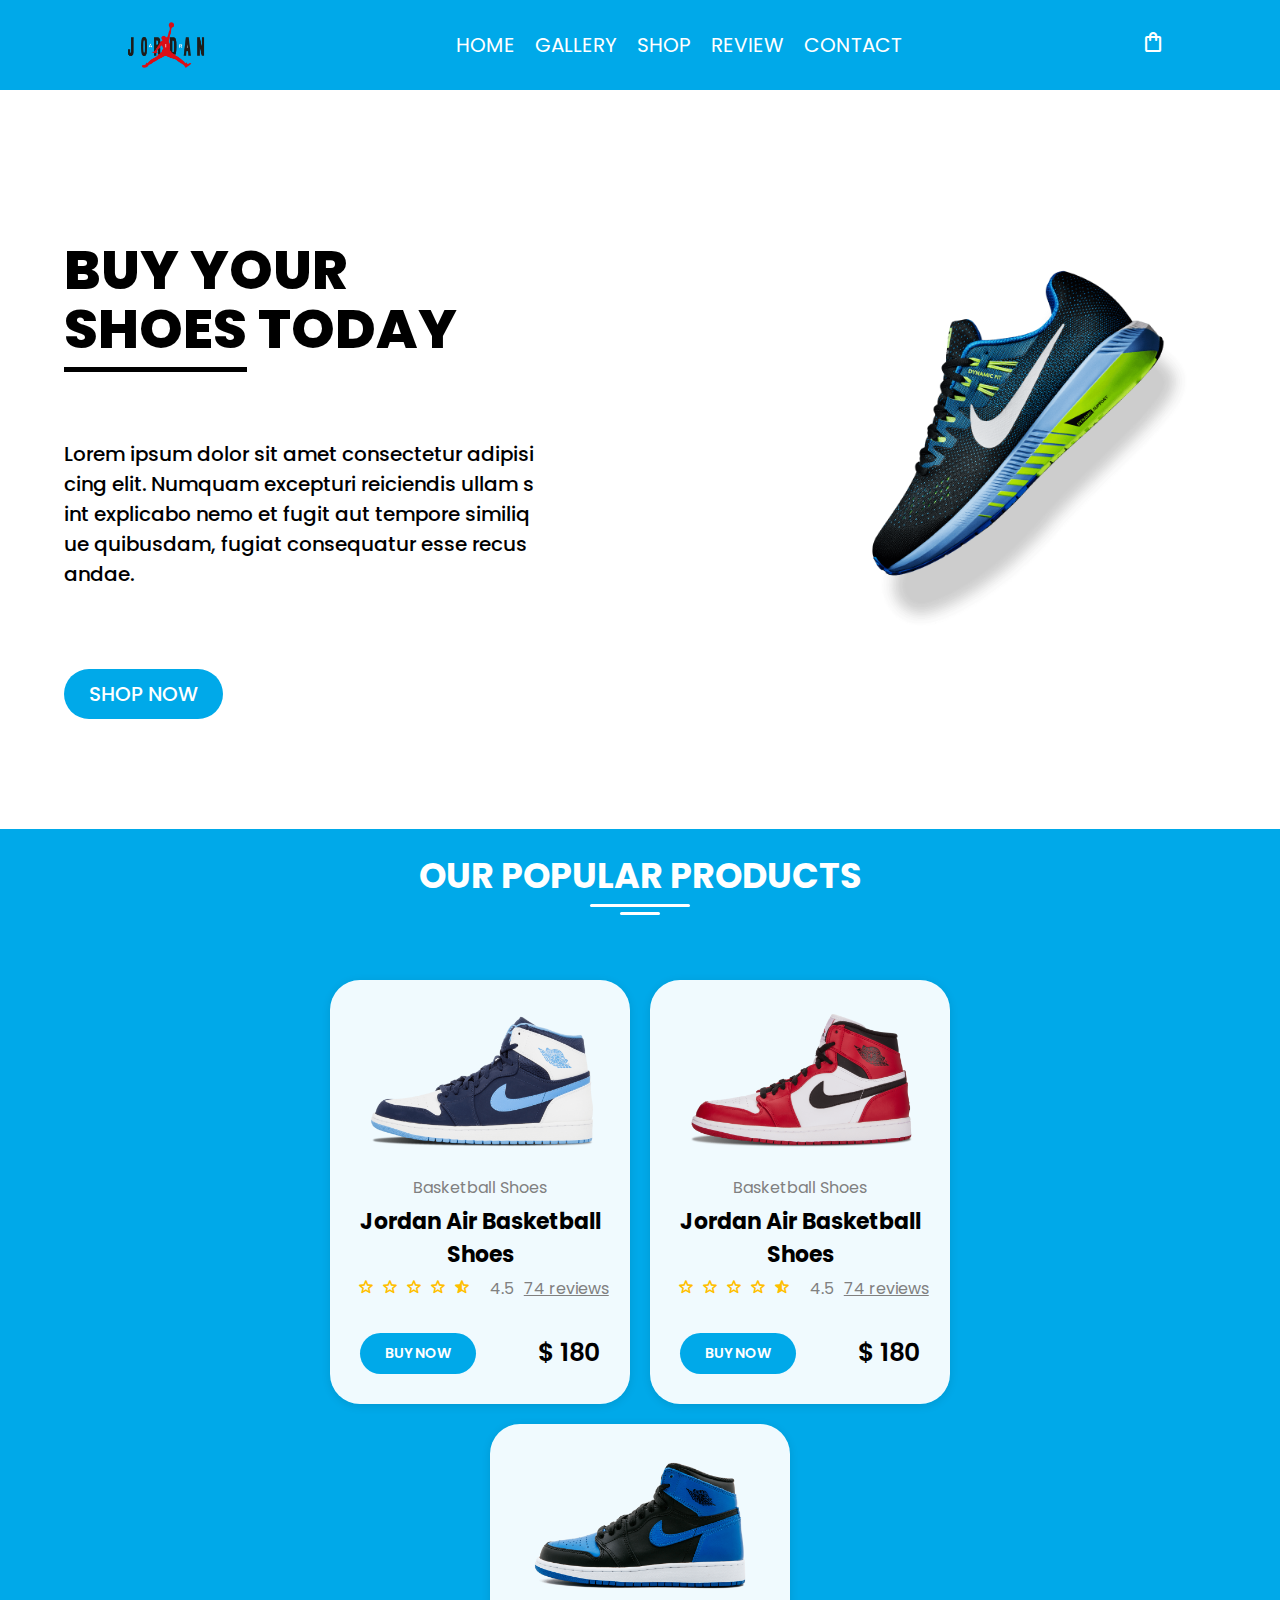
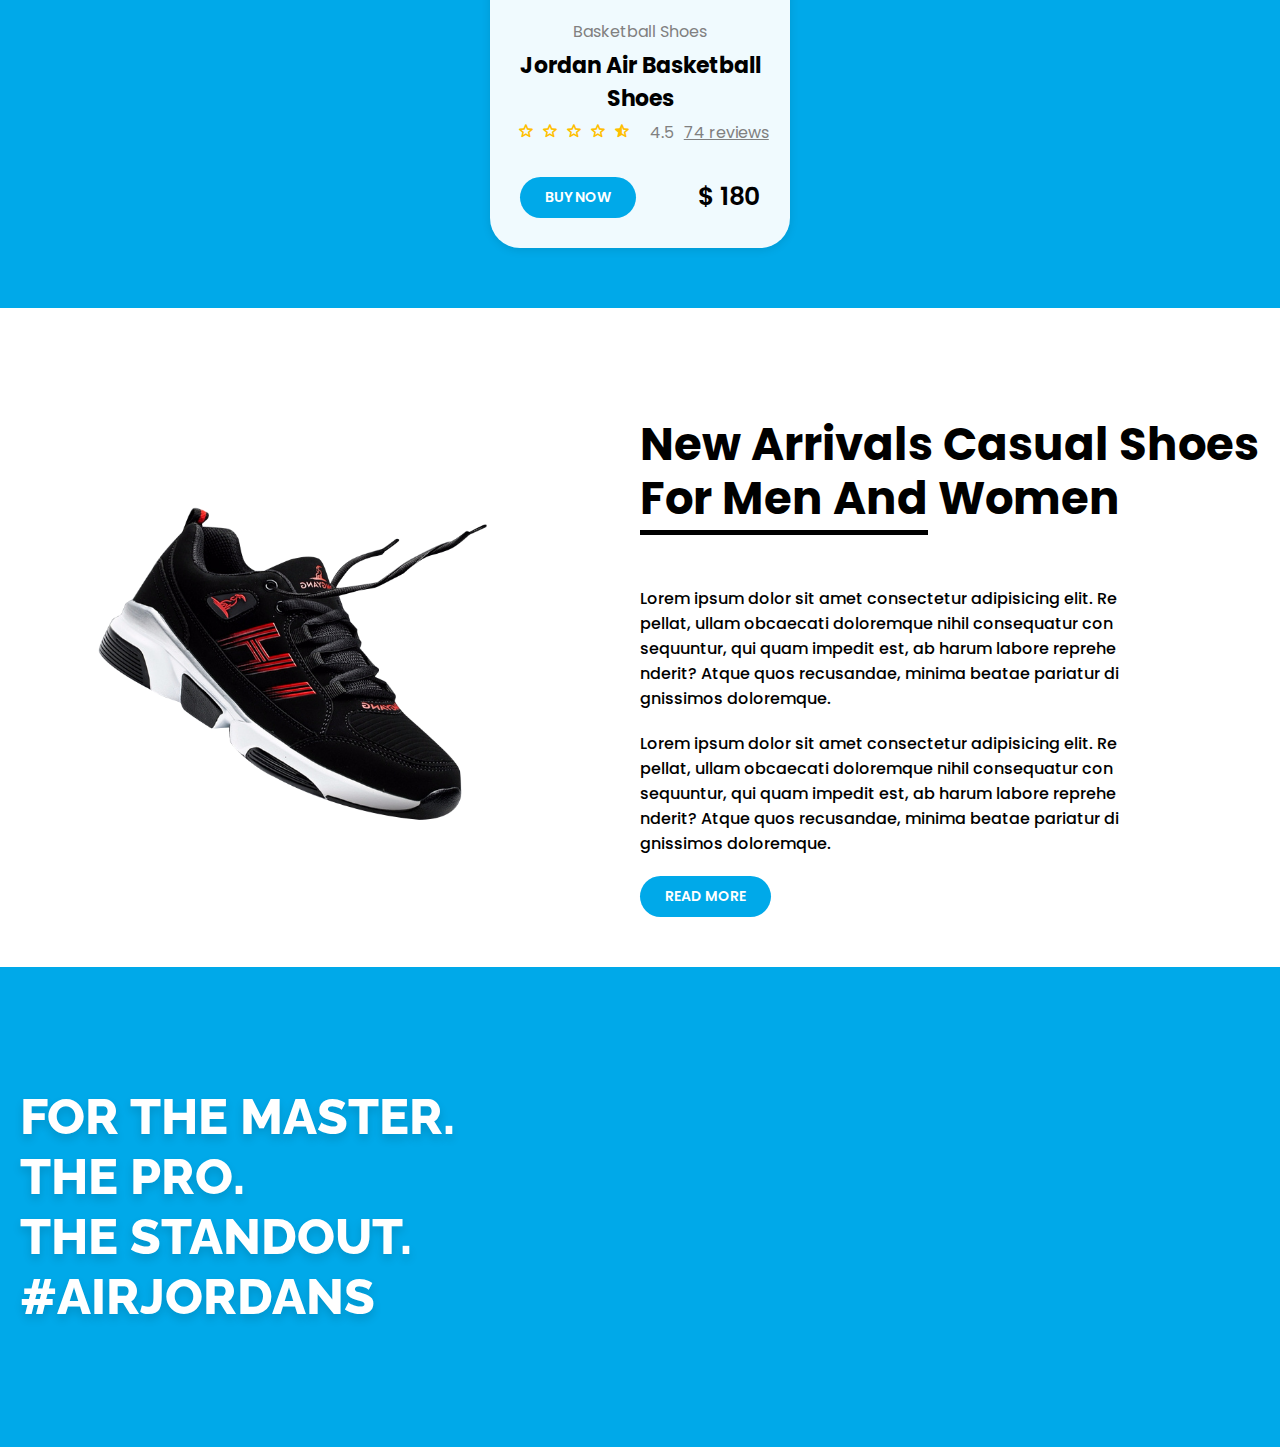
==== commit 5b01968a: "mobile responsive" ====
--- a/index.html
+++ b/index.html
@@ -157,7 +157,7 @@
           impedit est, ab harum labore reprehenderit? Atque quos recusandae,
           minima beatae pariatur dignissimos doloremque.
         </p>
-        <div style="text-align: right; width: 75%">
+        <div class="btn-div">
           <button class="read-more-btn">Read More</button>
         </div>
       </div>
--- a/style.css
+++ b/style.css
@@ -317,7 +317,7 @@
 
 .container-4{
     background-color: #00a9e9;
-    padding: 40px 80px;
+    padding: 40px 20px;
     display: flex;
     justify-content: space-between;
     align-items: center;
@@ -392,7 +392,7 @@
     }
     .video-embed{
         width: 500px;
-        height: 300px;
+        height: 271px;
     }
 }
 @media (max-width: 767px){
@@ -439,4 +439,53 @@
     .nav-center ul li{
         margin: 10px;
     }
+}
+
+@media(max-width: 576px){
+    .container-4{
+        flex-wrap: wrap;
+        justify-content: center;
+    }
+    .container-4 .video-header h1{
+        text-align: center;
+    }
+    .logo-img{
+        width: 20%;
+    }
+    .container-1{
+        flex-wrap: wrap-reverse;
+    }
+    .row-1{
+        padding: 0;
+        text-align: center;
+    }
+    .row-1 h1{
+        font-size: 40px;
+    }
+    .row-1 p{
+        margin: auto;
+        margin-bottom: 20px;
+    }
+    .underline{
+        border: none;
+    }
+    .container-3{
+        display: flex;
+        flex-wrap: wrap;
+        justify-content: center;
+    }
+    .container-3 .c3-row-1, .c3-row-2 {
+        width: 100%;
+    }
+    .container-3 .c3-row-2 h1{
+        text-align: center;
+        word-wrap: break-word;
+    }
+    .container-3 .c3-row-2 p{
+        text-align: center;
+        margin: 20px auto;
+    }
+    .btn-div{
+        text-align: center;
+    }
 }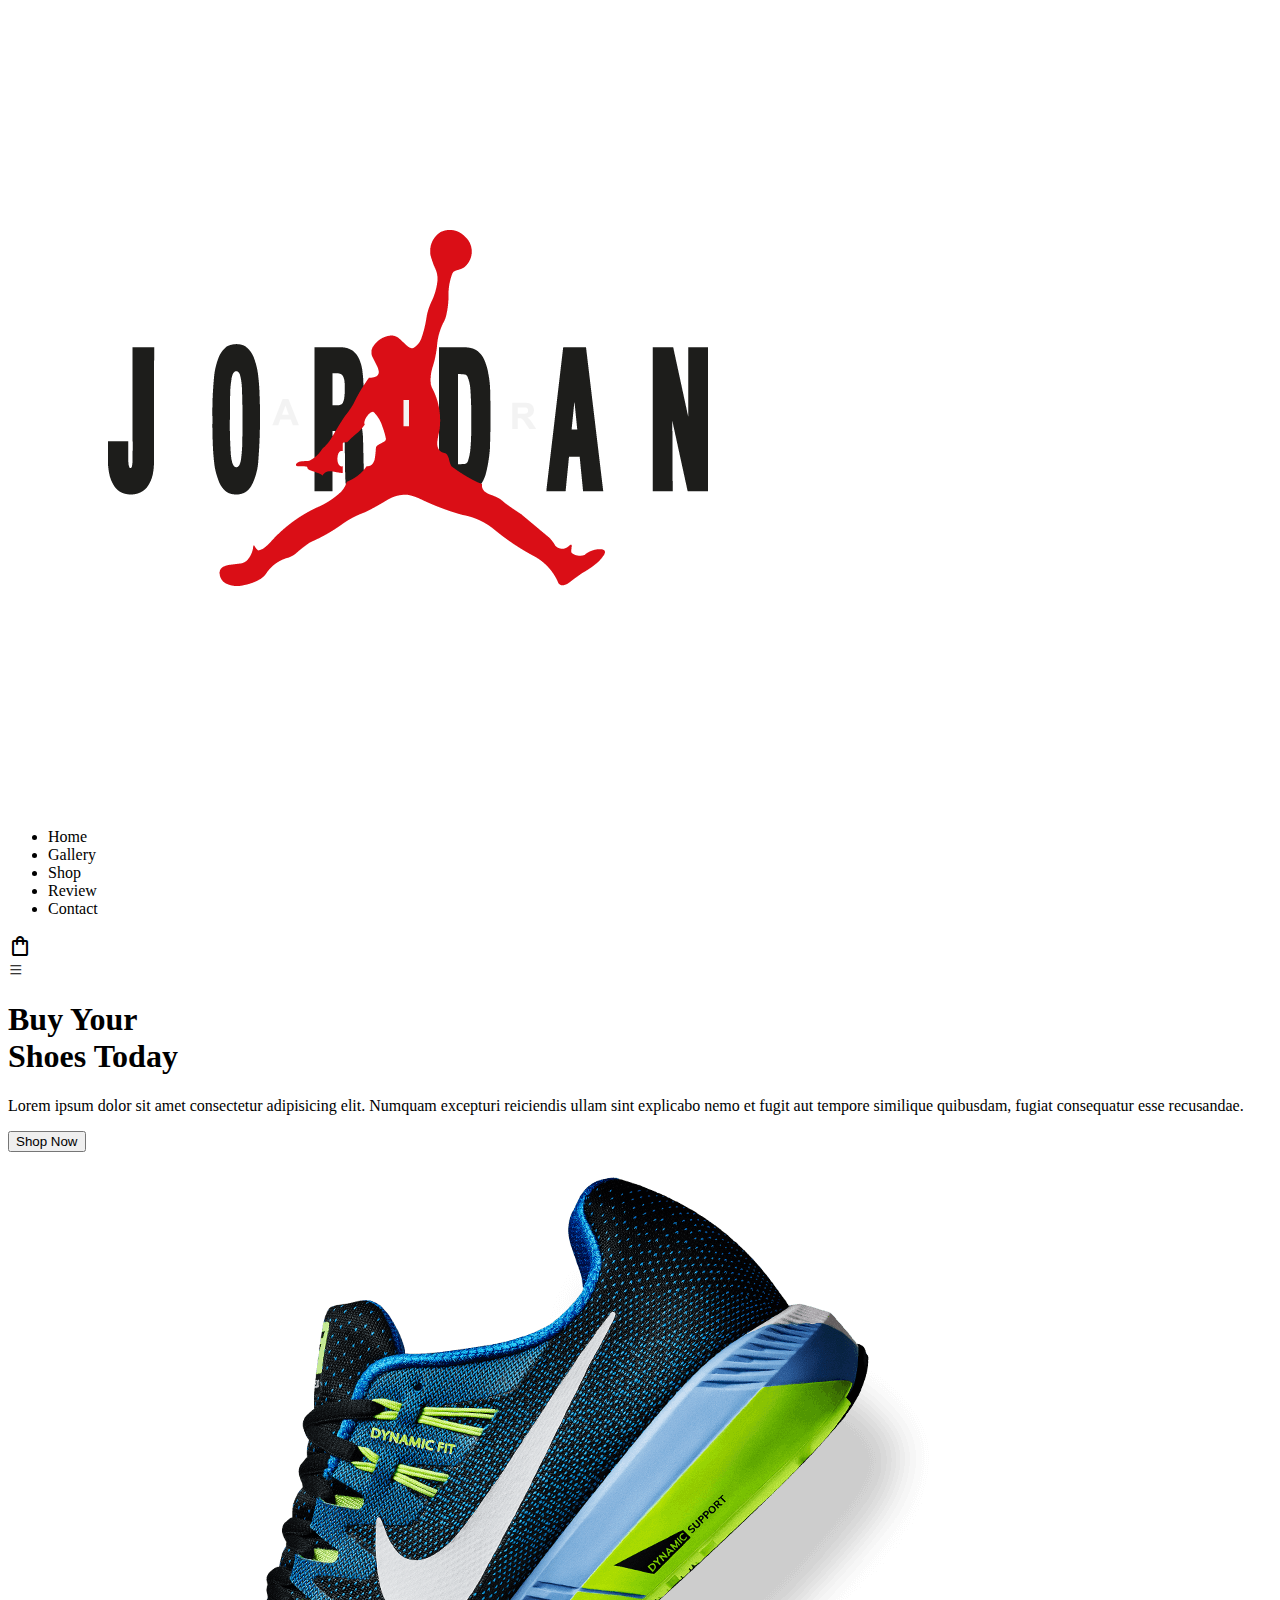
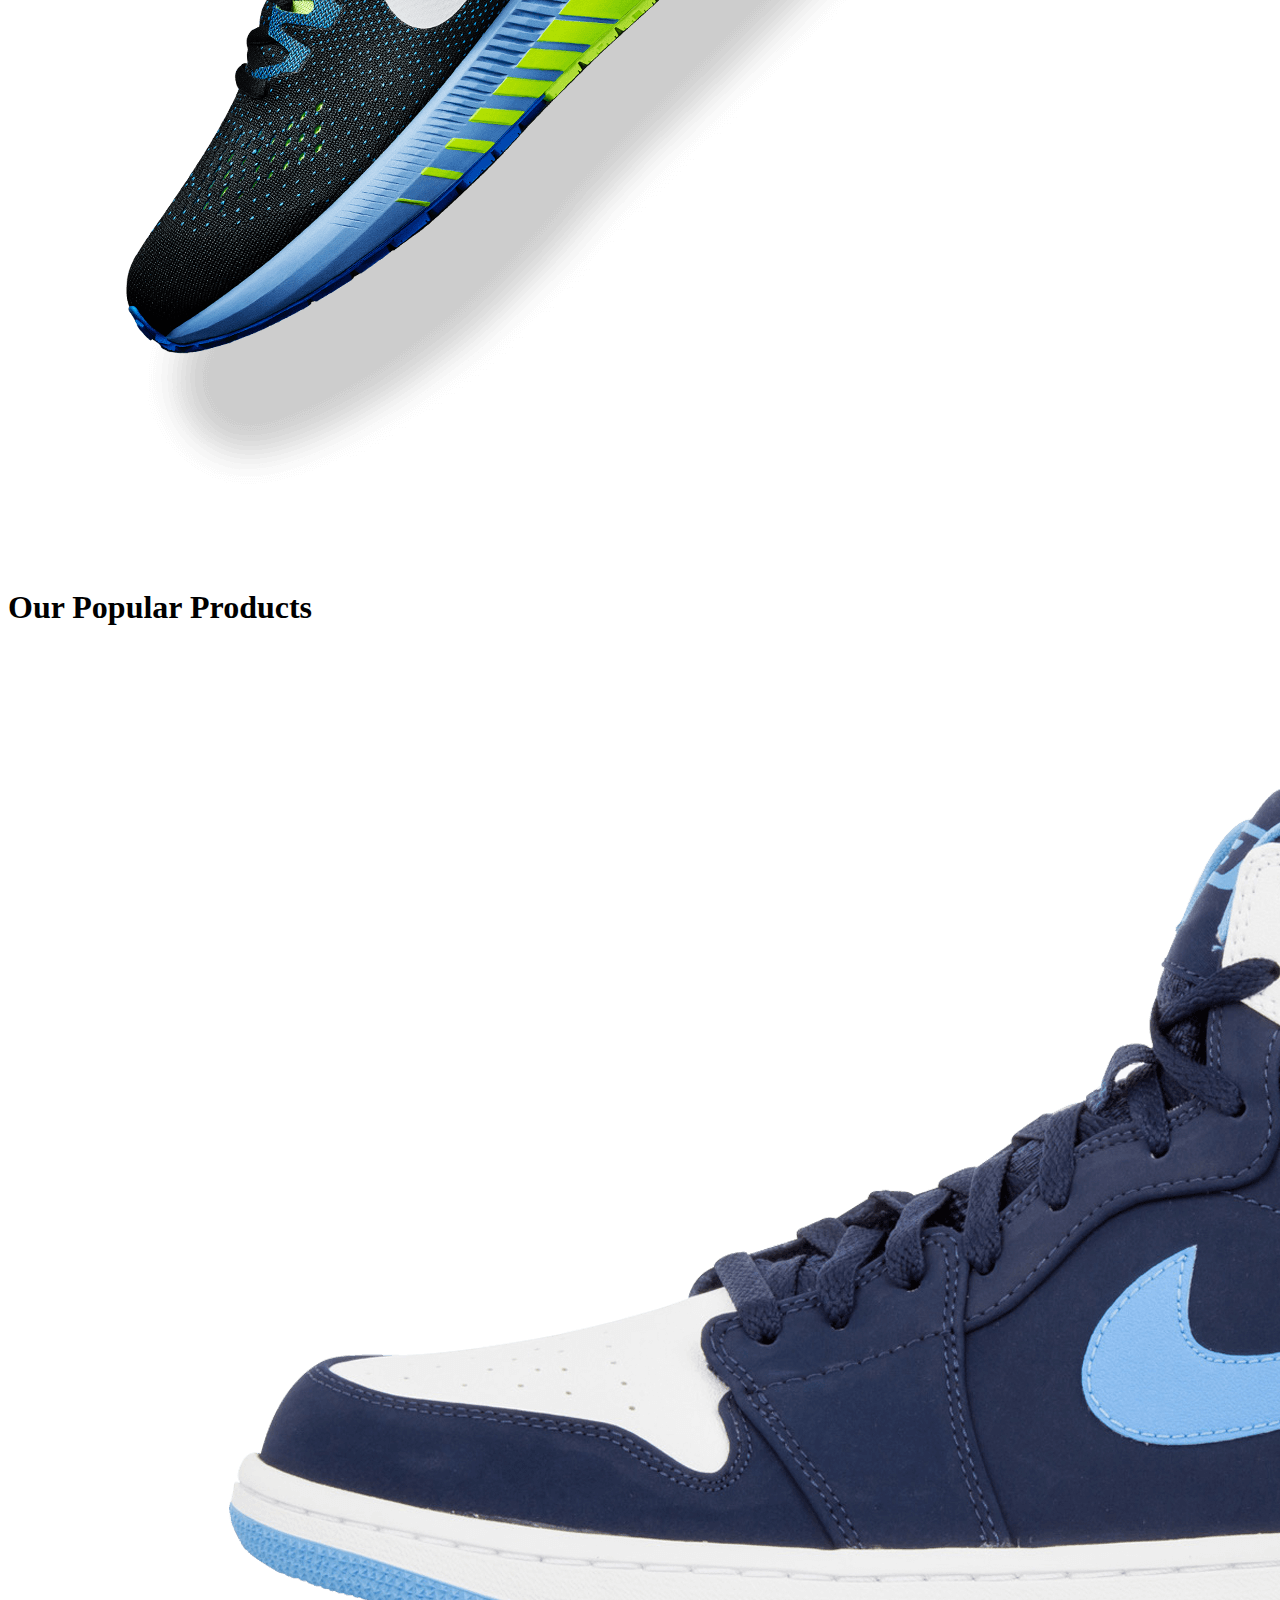
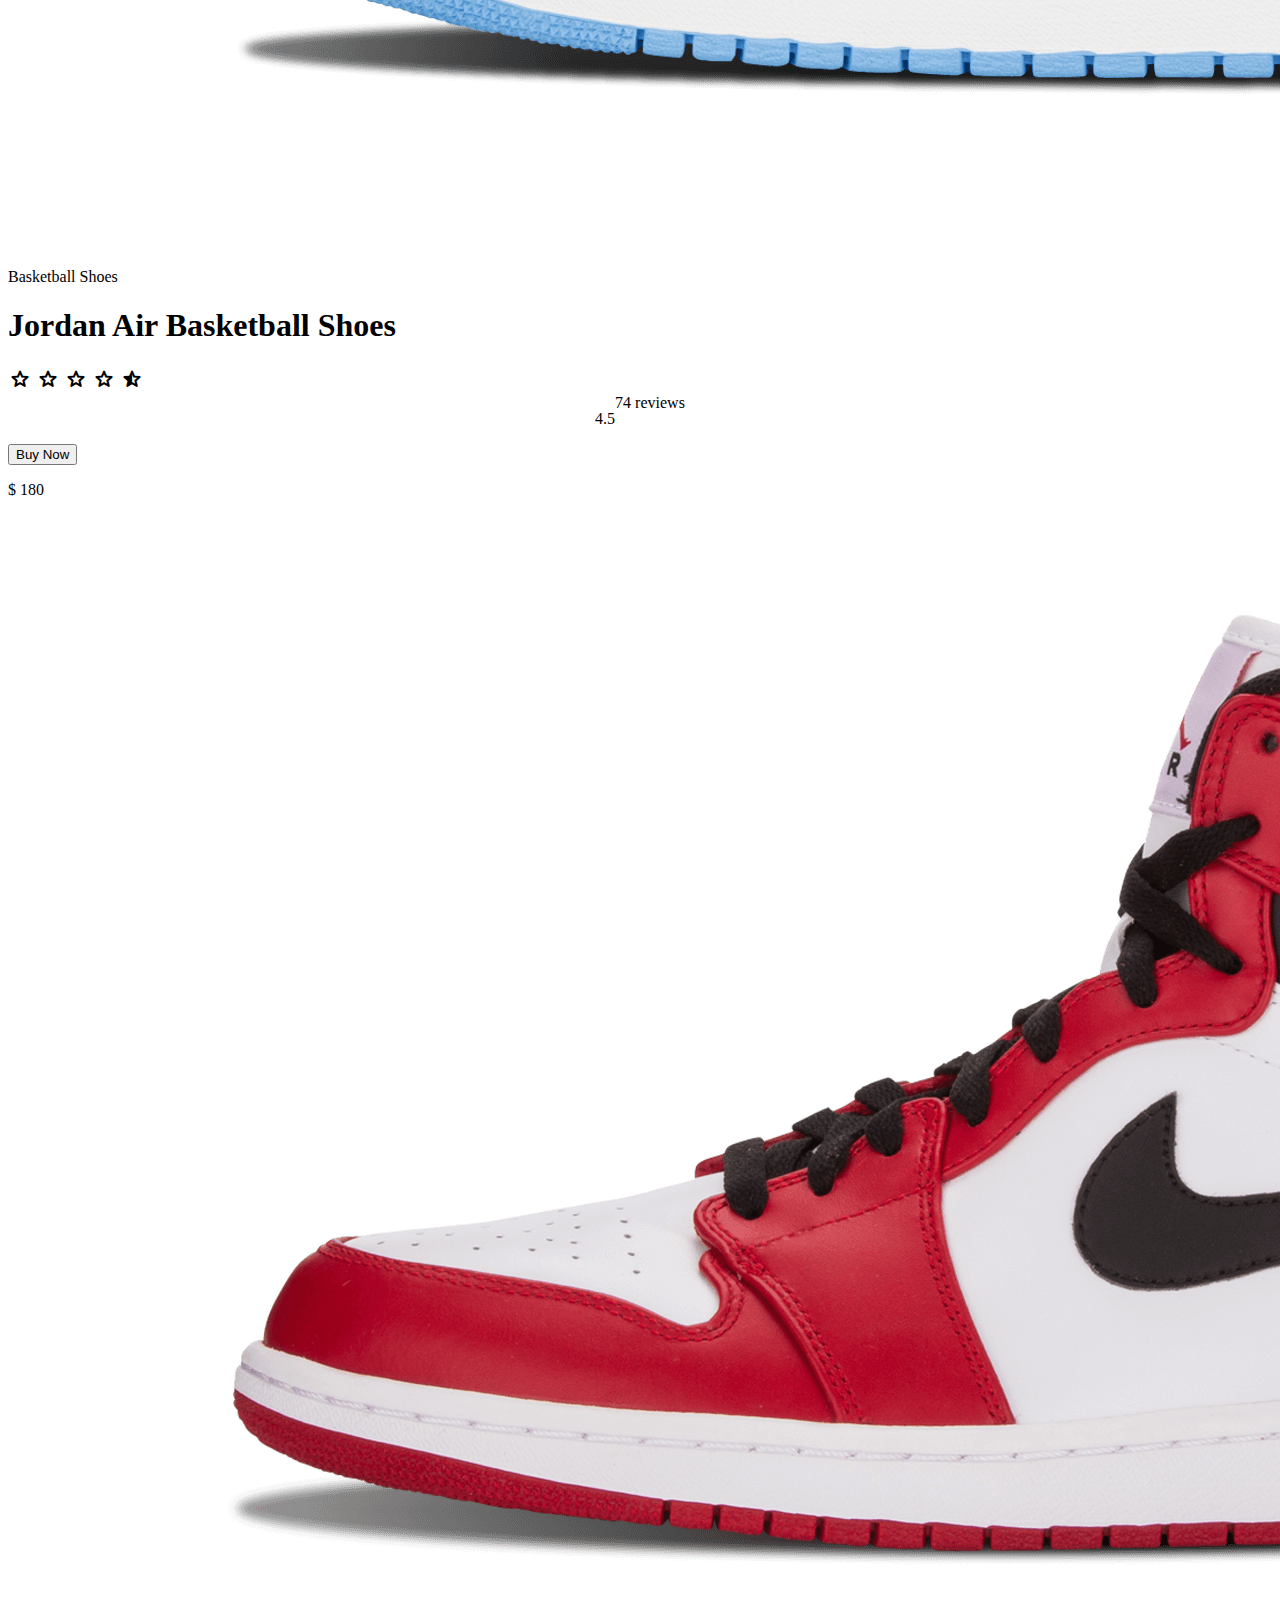
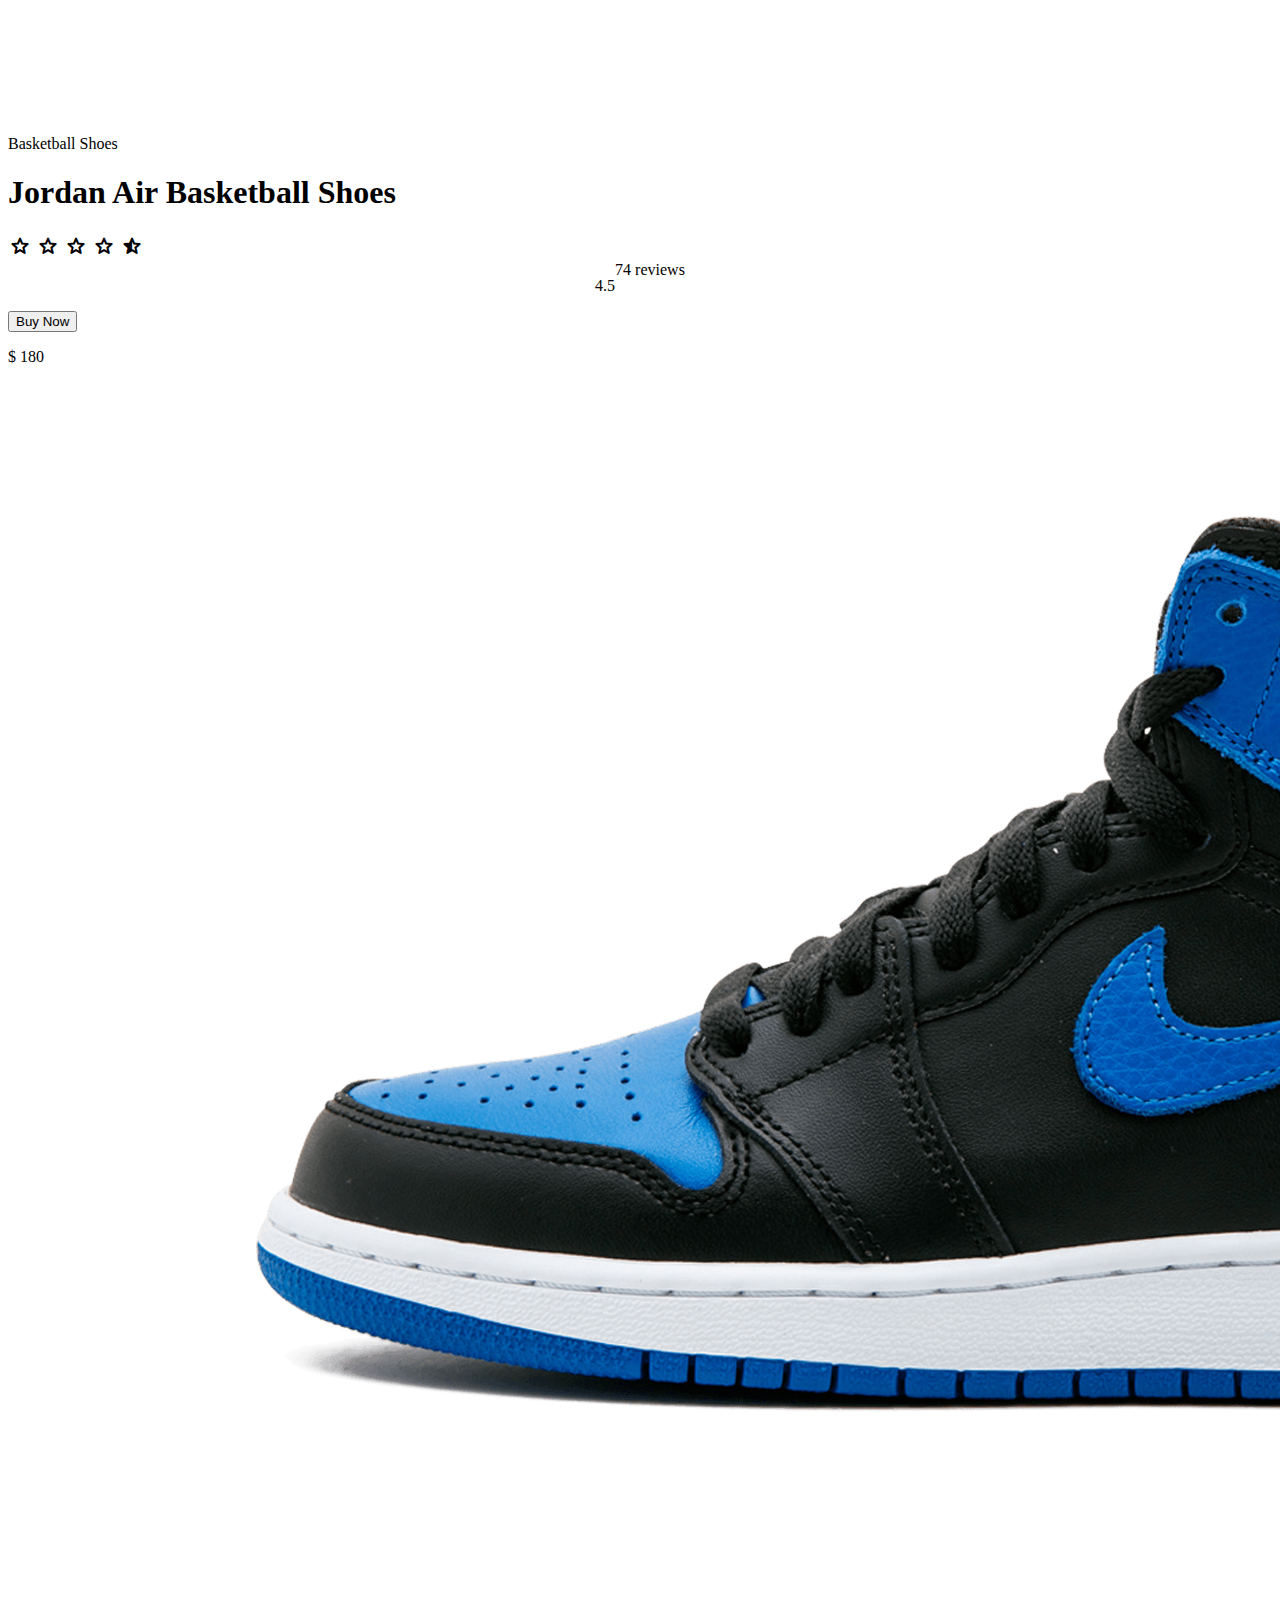
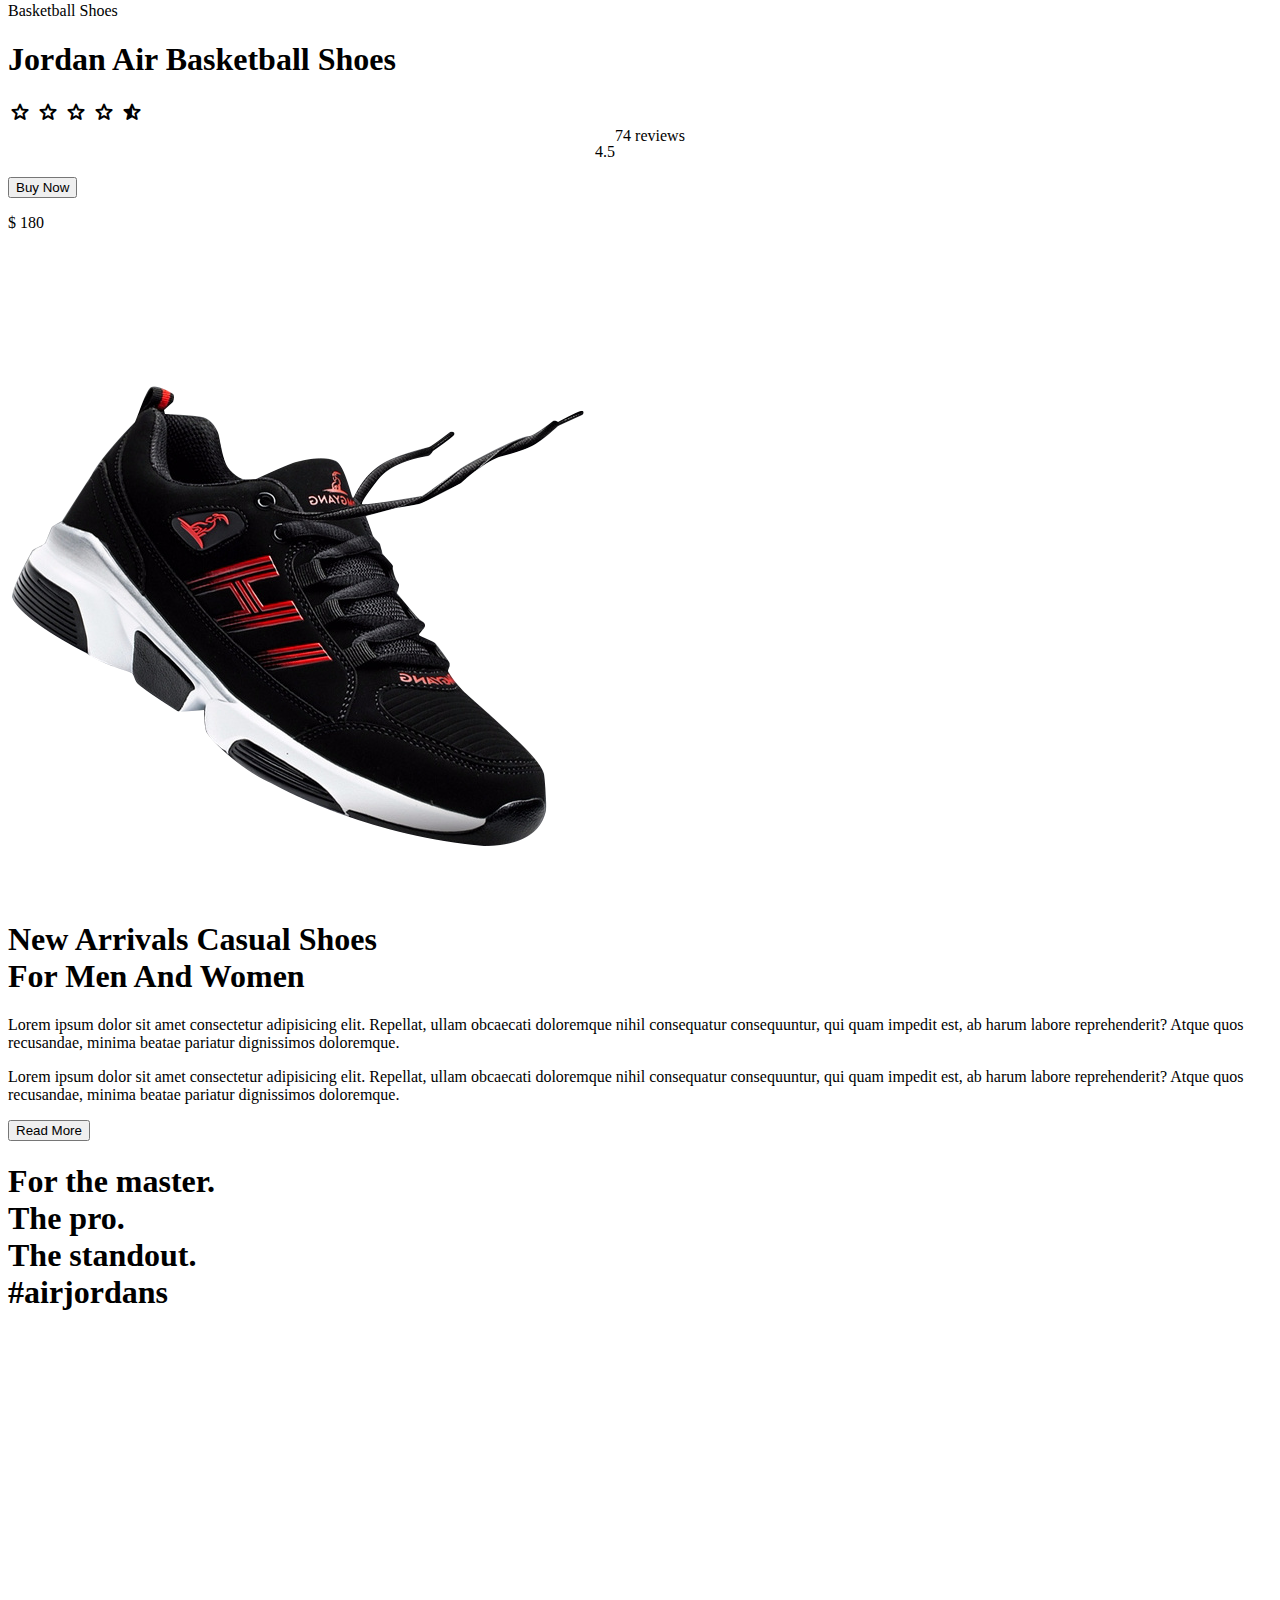
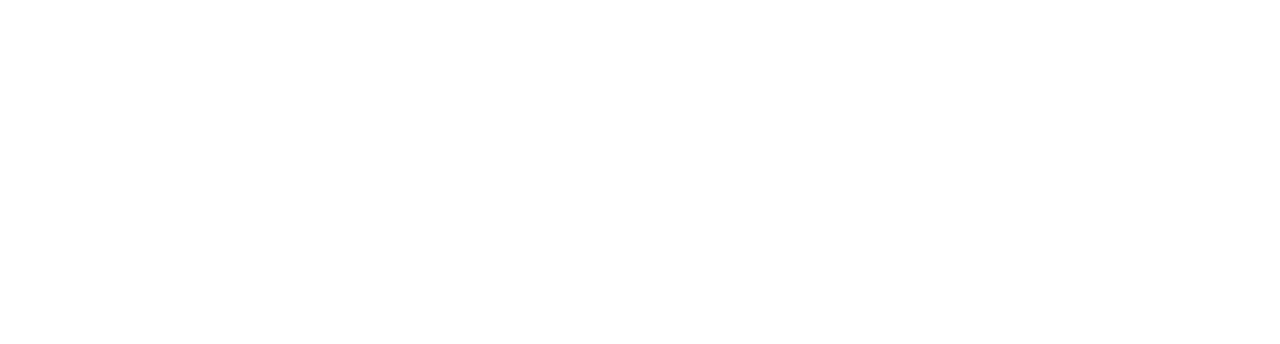
==== commit ec7d33bc: "added css cdn in index.html" ====
--- a/index.html
+++ b/index.html
@@ -16,8 +16,10 @@
     />
     <!-- bootstrap icons  -->
     <link rel="stylesheet" href="https://cdn.jsdelivr.net/npm/bootstrap-icons@1.9.1/font/bootstrap-icons.css">
-    <!-- <link rel="stylesheet" href="https://static.staticsave.com/customcsscdn/shoe.css" /> -->
-    <link rel="stylesheet" href="./style.css" />
+    <!-- custom css files cdn link  -->
+    <link rel="stylesheet" href="https://static.staticsave.com/customcsscdn/shoe.css" />
+    <!-- folder css file  -->
+    <!-- <link rel="stylesheet" href="./style.css" /> -->
   </head>
   <body>
     <!-- navbar  -->
--- a/style.css
+++ b/style.css
@@ -334,6 +334,10 @@
     font-weight: 800;
 }
 
+.btn-div{
+    text-align: right;
+    width: 75%;
+}
 
 
 /* media queries  */
@@ -393,6 +397,9 @@
     .video-embed{
         width: 500px;
         height: 271px;
+    }
+    .btn-div{
+        width: 90%;
     }
 }
 @media (max-width: 767px){
@@ -486,6 +493,7 @@
         margin: 20px auto;
     }
     .btn-div{
+        width: 100%;
         text-align: center;
     }
 }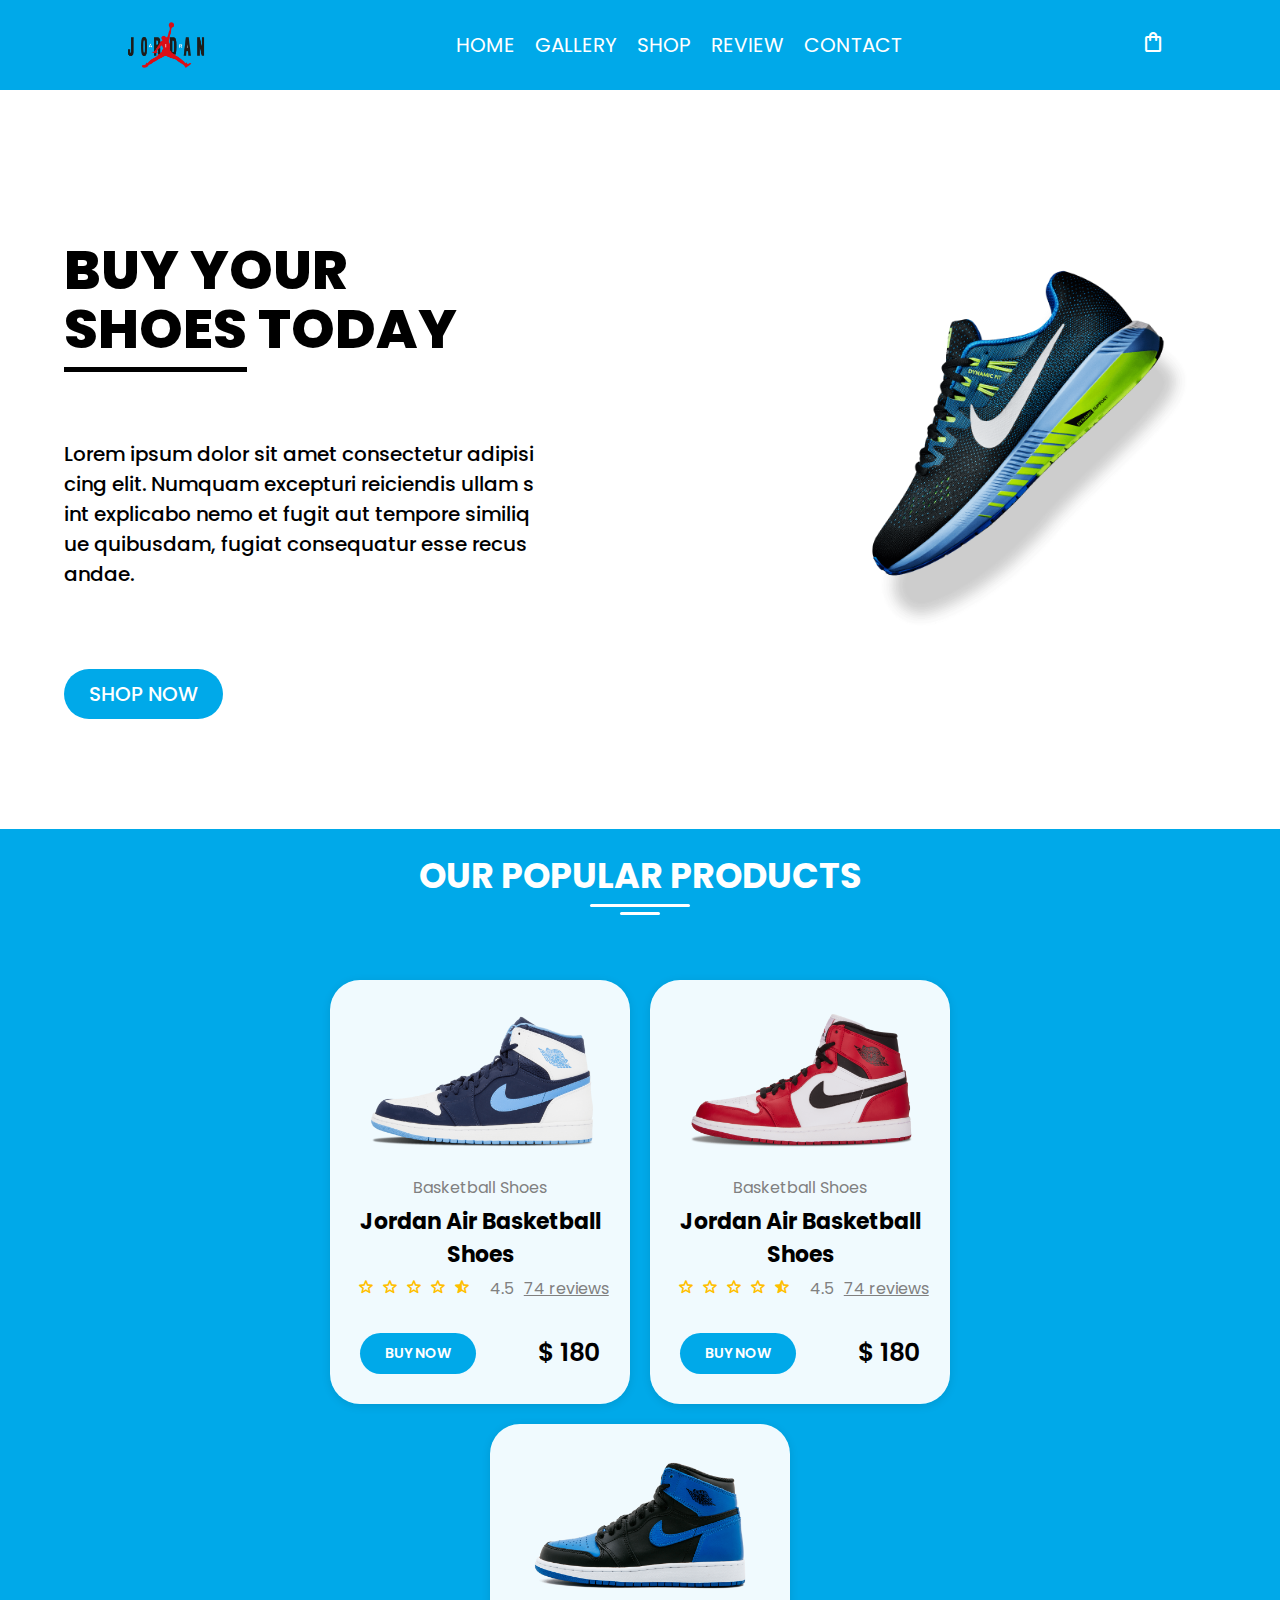
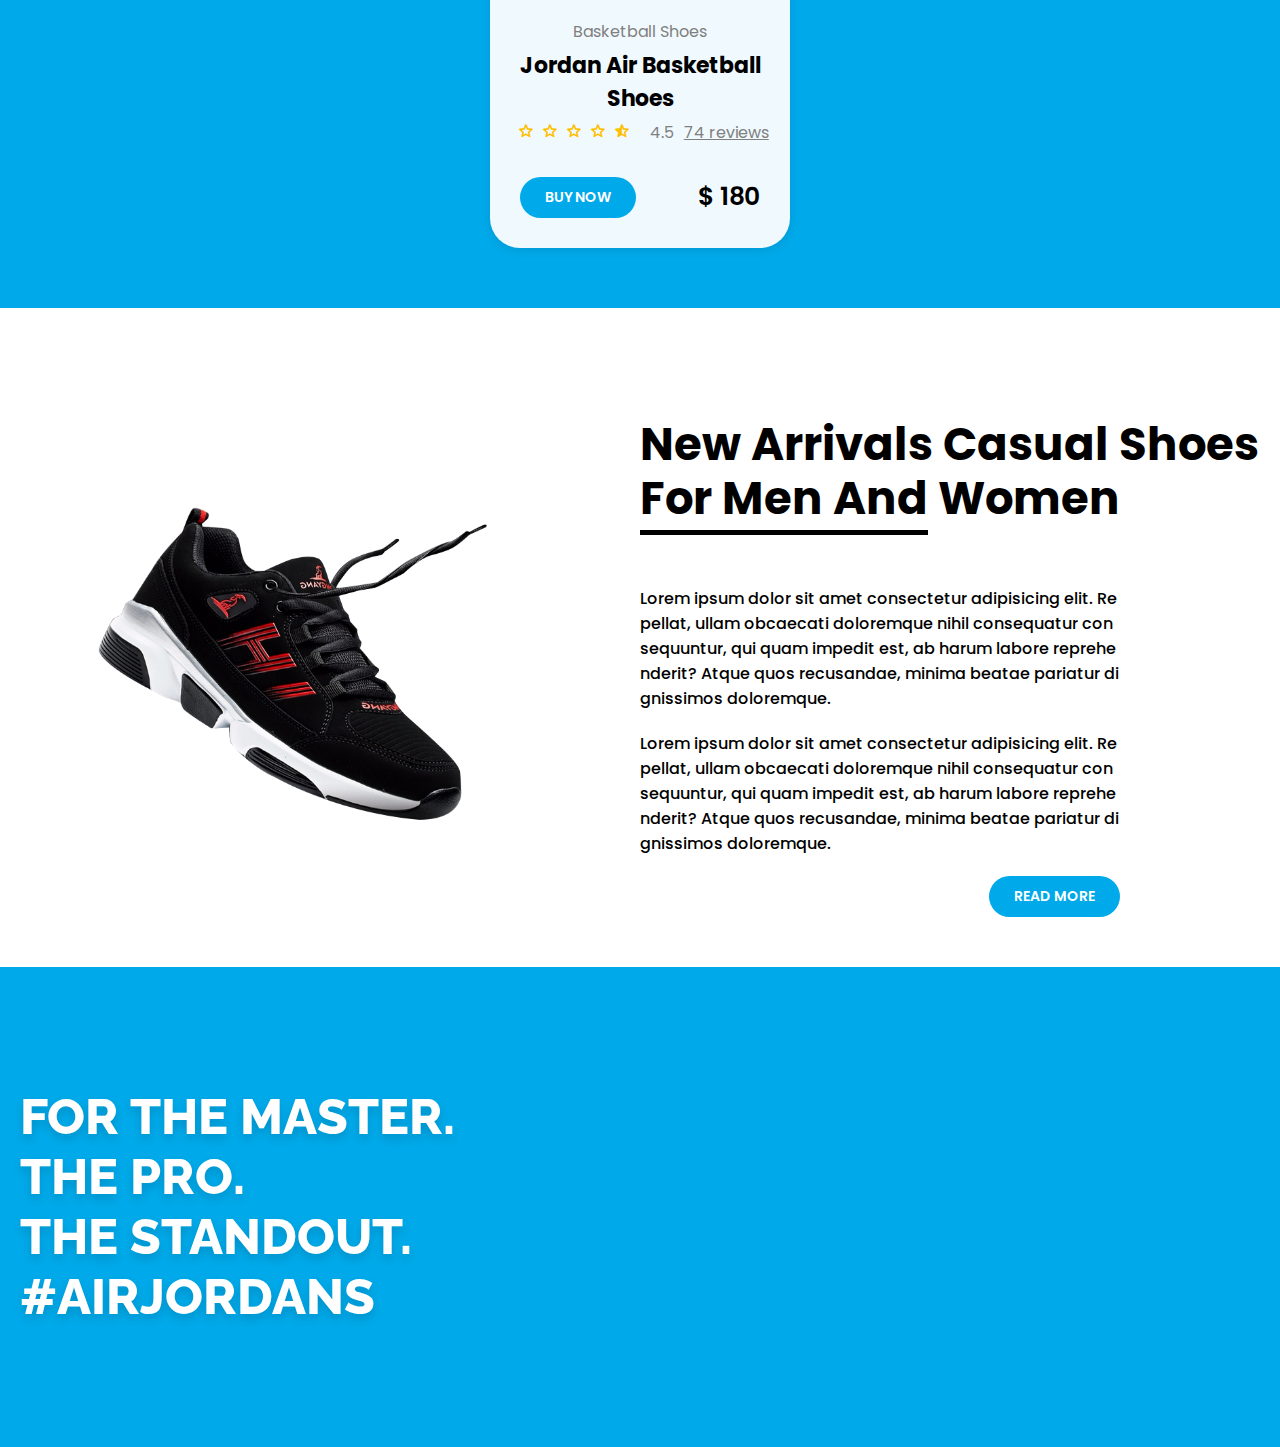
==== commit 822246a1: "menu animations" ====
--- a/index.html
+++ b/index.html
@@ -17,9 +17,9 @@
     <!-- bootstrap icons  -->
     <link rel="stylesheet" href="https://cdn.jsdelivr.net/npm/bootstrap-icons@1.9.1/font/bootstrap-icons.css">
     <!-- custom css files cdn link  -->
-    <link rel="stylesheet" href="https://static.staticsave.com/customcsscdn/shoe.css" />
+    <!-- <link rel="stylesheet" href="https://static.staticsave.com/customcsscdn/shoe.css" /> -->
     <!-- folder css file  -->
-    <!-- <link rel="stylesheet" href="./style.css" /> -->
+    <link rel="stylesheet" href="./style.css" />
   </head>
   <body>
     <!-- navbar  -->
@@ -40,6 +40,7 @@
           <span class="material-symbols-outlined cart">shopping_bag</span>
         </div>
         <i class="bi bi-list" id="menu" onclick="toggle_menu()"></i>
+        <i class="bi bi-x" id="close"></i>
     </div>
 
     <!-- header  -->
--- a/style.css
+++ b/style.css
@@ -20,6 +20,28 @@
     position: absolute;
     top: 23px;
     right: 0;
+}
+#close{
+    font-size: 30px;
+    display: none;
+    position: absolute;
+    top: 23px;
+    right: 0;
+    margin: 0 20px;
+}
+@keyframes fade-out{
+    100%{
+        opacity: 1;
+    }
+    0%{
+        opacity: 0;
+        display: none;
+    }
+}
+.faded-animation{
+    animation-name: fade-out;
+    animation-duration: 0.2s;
+    animation-iteration-count: 1;
 }
 .nav{
     display: flex;
